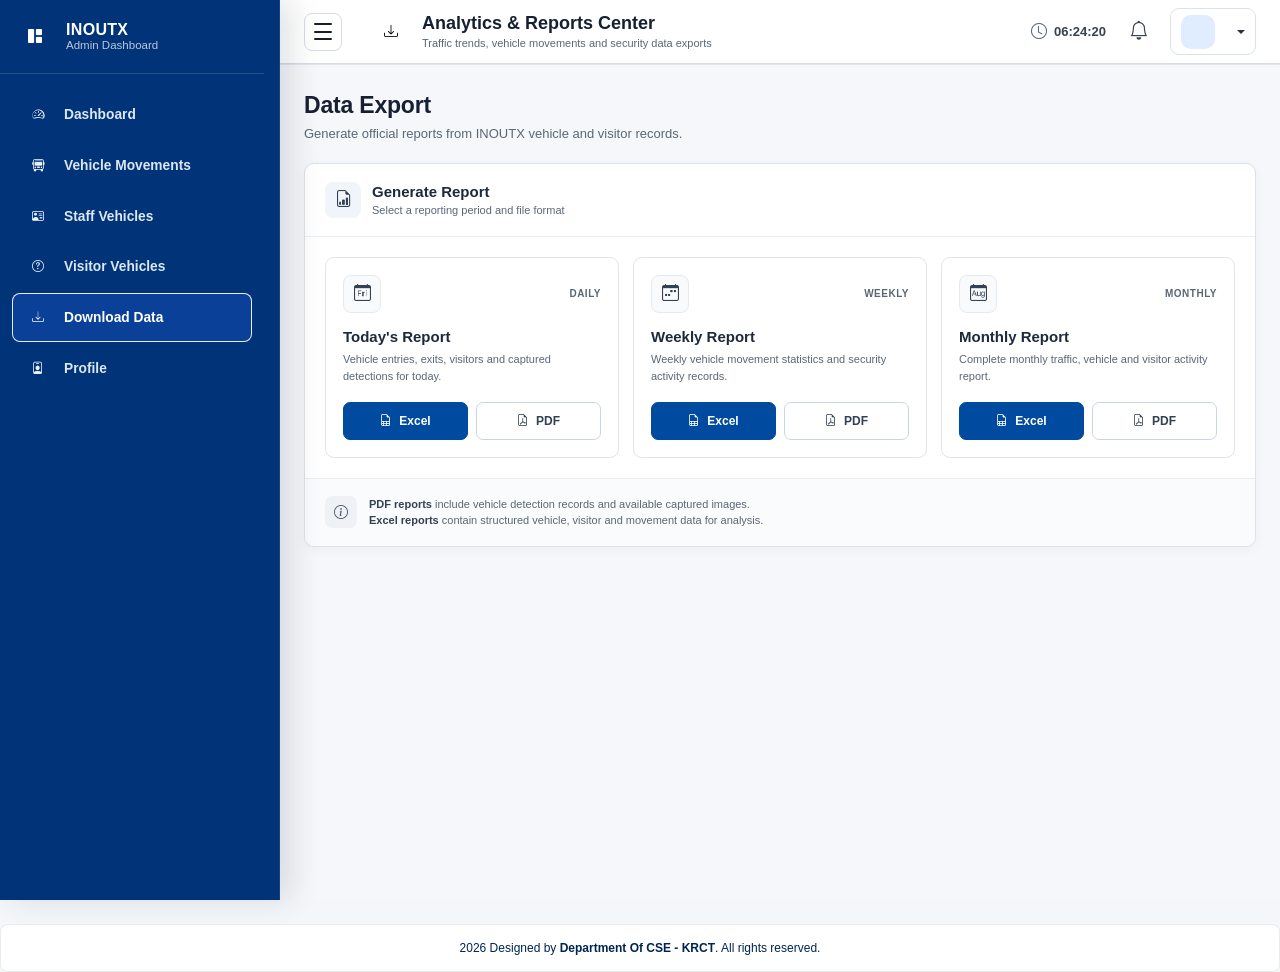
==== Frontend/html/download.html @ 4d3abd58 "Initial INOUTX project commit" ====
<!DOCTYPE html>
<html lang="en">

<head>

    <meta charset="UTF-8">

    <meta
        name="viewport"
        content="width=device-width, initial-scale=1.0">

    <meta
        name="description"
        content="INOUTX Analytics and Data Export Center">

    <title>
        Download Data | INOUTX
    </title>


    <!-- =====================================================
         FAVICON
    ====================================================== -->

    <link
        rel="icon"
        type="image/png"
        href="../assets/images/logo.PNG">


    <!-- =====================================================
         BOOTSTRAP
    ====================================================== -->

    <link
        rel="stylesheet"
        href="../assets/css/bootstrap.min.css">


    <!-- =====================================================
         BOOTSTRAP ICONS
    ====================================================== -->

    <link
        rel="stylesheet"
        href="../assets/vendors/bootstrap-icons/bootstrap-icons.css">


    <!-- =====================================================
         MAIN CSS
    ====================================================== -->

    <link
        rel="stylesheet"
        href="../assets/css/style.css">


    <style>

        /* =====================================================
           GLOBAL DOWNLOAD PAGE
        ====================================================== */

        .download-page {

            background: #f5f7fa;

            min-height: calc(100vh - 65px);

        }


        /* =====================================================
           NAVBAR PAGE TITLE
        ====================================================== */

        .admin-navbar .navbar-page-heading {

            display: flex;

            align-items: center;

            gap: 12px;

            min-width: 0;

            margin-left: 18px;

            margin-right: 18px;

        }


        .admin-navbar .navbar-page-heading .page-icon {

            flex: 0 0 auto;

            width: 38px;

            height: 38px;

            display: inline-flex;

            align-items: center;

            justify-content: center;

            border-radius: 9px;

          

            color: #000000;

        }


        .admin-navbar .navbar-page-heading h1 {

            margin: 0 !important;

            font-size: 18px;

            line-height: 1.2;

            font-weight: 700;

            color: #172033;

        }


        .admin-navbar .navbar-page-heading p {

            margin-top: 3px;

            margin-bottom: 0;

            font-size: 11px;

            line-height: 1.2;

            color: #697386;

            white-space: nowrap;

            overflow: hidden;

            text-overflow: ellipsis;

            max-width: min(480px, 40vw);

        }


        /* =====================================================
           LIVE CLOCK
        ====================================================== */

        .live-time {

            display: flex;

            align-items: center;

            gap: 7px;

            font-size: 13px;

            font-weight: 600;

            color: #374151;

            white-space: nowrap;

        }


        .live-time i {

            font-size: 16px;

            color: #5B6775;

        }


        /* =====================================================
           NOTIFICATION BUTTON
        ====================================================== */

        .notification-button {

            position: relative;

            width: 40px;

            height: 40px;

            border: 0;

            background: transparent;

            border-radius: 8px;

            display: flex;

            align-items: center;

            justify-content: center;

            color: #374151;

            font-size: 19px;

            cursor: pointer;

        }


        .notification-button:hover {

            background: #f1f5f9;

            color: #004A9F;

        }


        /* =====================================================
           NOTIFICATION BADGE
        ====================================================== */

        .notification-badge {

            position: absolute;

            top: 3px;

            right: 3px;

            min-width: 17px;

            height: 17px;

            padding: 0 4px;

            border-radius: 20px;

            background: #C62828;

            color: #ffffff;

            font-size: 10px;

            font-weight: 700;

            display: flex;

            align-items: center;

            justify-content: center;

        }


        /* =====================================================
           NOTIFICATION MENU
        ====================================================== */

        .notification-menu {

            width: 330px;

            max-width: calc(100vw - 30px);

            border: 1px solid #dfe4ea;

            border-radius: 10px;

            overflow: hidden;

            padding: 0;

            background: rgba(255, 255, 255, 0.96);

            backdrop-filter: blur(12px);

            -webkit-backdrop-filter: blur(12px);

            box-shadow:
                0 12px 30px rgba(15, 23, 42, 0.12);

        }


        .notification-header {

            padding: 13px 15px;

            border-bottom: 1px solid #e5e7eb;

            display: flex;

            align-items: center;

            justify-content: space-between;

        }


        .notification-header strong {

            display: block;

            font-size: 14px;

            color: #17202A;

        }


        .notification-header small {

            color: #6b7280;

            font-size: 11px;

        }


        .notification-empty {

            padding: 25px 15px;

            display: flex;

            align-items: center;

            gap: 12px;

            color: #6b7280;

        }


        .notification-empty i {

            font-size: 25px;

            color: #198754;

        }


        .notification-empty strong {

            display: block;

            font-size: 13px;

            color: #374151;

        }


        .notification-empty small {

            font-size: 11px;

        }


        .notification-item {

            background: rgba(255,255,255,.90);

        }


        /* =====================================================
           PROFESSIONAL PROFILE DROPDOWN
        ====================================================== */

        .profile-button {

            background: rgba(255,255,255,0.92) !important;

            border: 1px solid #dbe2ea !important;

            color: #273142 !important;

            border-radius: 9px !important;

            box-shadow: none !important;

        }


        .profile-button:hover {

            background: rgba(248,250,252,0.95) !important;

            border-color: #cbd5e1 !important;

        }


        .profile-button:focus {

            box-shadow:
                0 0 0 3px rgba(37,99,235,.10) !important;

        }


        .admin-main .dropdown-menu {

            background: rgba(255,255,255,0.82) !important;

            backdrop-filter: blur(16px);

            -webkit-backdrop-filter: blur(16px);

            border: 1px solid rgba(203,213,225,0.75) !important;

            border-radius: 10px !important;

            box-shadow:
                0 14px 35px rgba(15,23,42,0.13) !important;

            padding: 6px !important;

        }


        .admin-main .dropdown-menu .dropdown-item {

            background: transparent !important;

            color: #334155 !important;

            border-radius: 7px;

            padding: 9px 11px;

            font-size: 14px;

        }


        .admin-main .dropdown-menu .dropdown-item:hover,

        .admin-main .dropdown-menu .dropdown-item:focus {

            background: rgba(241,245,249,.75) !important;

            color: #004A9F !important;

        }


        .admin-main .dropdown-divider {

            border-color: rgba(203,213,225,.65);

        }


        /* =====================================================
           PAGE CONTENT
        ====================================================== */

        .download-content {

            padding: 28px 0 40px;

        }


        /* =====================================================
           REPORT HEADER
        ====================================================== */

        .report-header {

            display: flex;

            align-items: flex-end;

            justify-content: space-between;

            gap: 20px;

            margin-bottom: 22px;

        }


        .report-header-left h2 {

            margin: 0;

            font-size: 23px;

            font-weight: 700;

            color: #172033;

            letter-spacing: -0.2px;

        }


        .report-header-left p {

            margin: 6px 0 0;

            font-size: 13px;

            color: #5B6775;

        }


        .report-system-status {

            display: inline-flex;

            align-items: center;

            gap: 7px;

            padding: 7px 11px;

            border: 1px solid #dbe3ec;

            background: #ffffff;

            border-radius: 7px;

            color: #475569;

            font-size: 12px;

            font-weight: 600;

        }


        .status-dot {

            width: 7px;

            height: 7px;

            border-radius: 50%;

            background: #004A9F;

        }


        /* =====================================================
           EXPORT PANEL
        ====================================================== */

        .export-panel {

            background: #ffffff;

            border: 1px solid #dbe2ea;

            border-radius: 10px;

            box-shadow:
                0 3px 12px rgba(15,23,42,.04);

            overflow: hidden;

        }


        .export-panel-header {

            padding: 18px 20px;

            border-bottom: 1px solid #e8edf2;

            display: flex;

            align-items: center;

            justify-content: space-between;

            gap: 15px;

        }


        .export-panel-title {

            display: flex;

            align-items: center;

            gap: 11px;

        }


        .export-panel-icon {

            width: 36px;

            height: 36px;

            display: flex;

            align-items: center;

            justify-content: center;

            border-radius: 8px;

            background: #f1f5f9;

            color: #334155;

            font-size: 17px;

        }


        .export-panel-title h3 {

            margin: 0;

            font-size: 15px;

            font-weight: 700;

            color: #1e293b;

        }


        .export-panel-title p {

            margin: 3px 0 0;

            font-size: 11px;

            color: #5B6775;

        }


        /* =====================================================
           REPORT PERIOD GRID
        ====================================================== */

        .report-periods {

            padding: 20px;

            display: grid;

            grid-template-columns:
                repeat(3, minmax(0, 1fr));

            gap: 14px;

        }


        /* =====================================================
           REPORT CARD
        ====================================================== */

        .report-card {

            border: 1px solid #dfe5eb;

            border-radius: 9px;

            background: #ffffff;

            padding: 17px;

            transition:
                border-color .18s ease,
                box-shadow .18s ease,
                transform .18s ease;

        }


        .report-card:hover {

            border-color: #c7d2df;

            box-shadow:
                0 7px 18px rgba(15,23,42,.07);

            transform: translateY(-1px);

        }


        .report-card-top {

            display: flex;

            align-items: center;

            justify-content: space-between;

            margin-bottom: 15px;

        }


        .report-period-icon {

            width: 38px;

            height: 38px;

            display: flex;

            align-items: center;

            justify-content: center;

            border-radius: 8px;

            background: #f8fafc;

            color: #334155;

            font-size: 17px;

            border: 1px solid #e5eaf0;

        }


        .report-period-badge {

            font-size: 10px;

            font-weight: 700;

            text-transform: uppercase;

            letter-spacing: .5px;

            color: #5B6775;

        }


        .report-card h4 {

            margin: 0;

            font-size: 15px;

            font-weight: 700;

            color: #1e293b;

        }


        .report-card-description {

            margin: 5px 0 17px;

            min-height: 34px;

            font-size: 11px;

            line-height: 1.55;

            color: #5B6775;

        }


        /* =====================================================
           EXPORT BUTTONS
        ====================================================== */

        .export-actions {

            display: grid;

            grid-template-columns: 1fr 1fr;

            gap: 8px;

        }


        .export-btn {

            min-height: 38px;

            display: inline-flex;

            align-items: center;

            justify-content: center;

            gap: 7px;

            border-radius: 7px;

            font-size: 12px;

            font-weight: 600;

            transition: all .18s ease;

            cursor: pointer;

        }


        .export-btn:disabled {

            opacity: .65;

            cursor: not-allowed;

        }


        .export-btn-excel {

            background: #004A9F;

            border: 1px solid #004A9F;

            color: #ffffff;

        }


        .export-btn-excel:hover:not(:disabled) {

            background: #1e40af;

            border-color: #1e40af;

            color: #ffffff;

        }


        .export-btn-pdf {

            background: #ffffff;

            border: 1px solid #cbd5e1;

            color: #334155;

        }


        .export-btn-pdf:hover:not(:disabled) {

            background: #f8fafc;

            border-color: #94a3b8;

            color: #1e293b;

        }


        /* =====================================================
           EXPORT INFORMATION
        ====================================================== */

        .export-info {

            padding: 17px 20px;

            border-top: 1px solid #e8edf2;

            background: #fafbfc;

            display: flex;

            align-items: center;

            gap: 12px;

        }


        .export-info-icon {

            width: 32px;

            height: 32px;

            flex: 0 0 auto;

            display: flex;

            align-items: center;

            justify-content: center;

            border-radius: 7px;

            background: #eef2f7;

            color: #475569;

        }


        .export-info-text {

            font-size: 11px;

            line-height: 1.5;

            color: #5B6775;

        }


        .export-info-text strong {

            color: #334155;

        }


        /* =====================================================
           EXPORT STATUS
        ====================================================== */

        .export-status {

            display: none;

            margin: 0 20px 20px;

            padding: 10px 12px;

            border-radius: 7px;

            border: 1px solid #dbe3ec;

            background: #f8fafc;

            color: #475569;

            font-size: 12px;

        }


        .export-status.show {

            display: flex;

            align-items: center;

            gap: 8px;

        }


        .export-status.success {

            background: #f0fdf4;

            border-color: #bbf7d0;

            color: #166534;

        }


        .export-status.error {

            background: #fef2f2;

            border-color: #fecaca;

            color: #991b1b;

        }


        .export-status.loading {

            background: #eff6ff;

            border-color: #EAF2FA;

            color: #1e40af;

        }


        /* =====================================================
           REPORT FEATURES
        ====================================================== */

        .report-features {

            margin-top: 20px;

            display: grid;

            grid-template-columns:
                repeat(3, minmax(0, 1fr));

            gap: 14px;

        }


        .feature-item {

            background: #ffffff;

            border: 1px solid #dfe5eb;

            border-radius: 9px;

            padding: 16px;

            display: flex;

            align-items: flex-start;

            gap: 11px;

        }


        .feature-icon {

            width: 34px;

            height: 34px;

            flex: 0 0 auto;

            display: flex;

            align-items: center;

            justify-content: center;

            background: #f1f5f9;

            border-radius: 7px;

            color: #475569;

        }


        .feature-item strong {

            display: block;

            font-size: 12px;

            color: #1e293b;

            margin-bottom: 3px;

        }


        .feature-item span {

            display: block;

            font-size: 10px;

            line-height: 1.45;

            color: #5B6775;

        }


        /* =====================================================
           RESPONSIVE
        ====================================================== */

        @media (max-width: 992px) {

            .report-periods {

                grid-template-columns:
                    repeat(2, minmax(0, 1fr));

            }


            .report-features {

                grid-template-columns:
                    repeat(2, minmax(0, 1fr));

            }


            .admin-navbar .navbar-page-heading {

                margin-left: 12px;

                margin-right: 10px;

                gap: 9px;

            }


            .admin-navbar .navbar-page-heading p {

                display: none;

            }

        }


        @media (max-width: 576px) {

            .download-content {

                padding-top: 20px;

            }


            .report-header {

                align-items: flex-start;

                flex-direction: column;

            }


            .report-header-left h2 {

                font-size: 20px;

            }


            .report-periods {

                grid-template-columns: 1fr;

                padding: 14px;

            }


            .report-features {

                grid-template-columns: 1fr;

            }


            .export-actions {

                grid-template-columns: 1fr;

            }


            .admin-navbar .navbar-page-heading {

                margin-left: 8px;

            }


            .admin-navbar .navbar-page-heading .page-icon {

                display: none;

            }


            .admin-navbar .navbar-page-heading h1 {

                font-size: 15px;

            }


            .live-time {

                display: none;

            }


            .notification-menu {

                width: 290px;

            }

        }

    </style>

</head>


<body>


<div class="admin-shell">


    <!-- =====================================================
         SIDEBAR BACKDROP
    ====================================================== -->

    <div
        class="sidebar-backdrop"
        data-sidebar-close>
    </div>


    <!-- =====================================================
         SIDEBAR
    ====================================================== -->

    <aside
        class="admin-sidebar"
        id="adminSidebar"
        aria-label="Main navigation">


        <!-- SIDEBAR HEADER -->

        <div class="sidebar-header">

            <a
                class="brand-mark"
                href="index.html"
                aria-label="INOUTX Dashboard">

                <span class="brand-icon">

                    <i
                        class="bi bi-grid-1x2-fill"
                        aria-hidden="true">
                    </i>

                </span>


                <span class="brand-copy">

                    <span class="brand-title">
                        INOUTX
                    </span>

                    <span class="brand-subtitle">
                        Admin Dashboard
                    </span>

                </span>

            </a>

        </div>


        <!-- =================================================
             SIDEBAR NAVIGATION
        ================================================== -->

        <nav class="sidebar-nav">


            <!-- DASHBOARD -->

            <a
                class="nav-link"
                href="index.html">

                <span class="nav-icon">

                    <i
                        class="bi bi-speedometer2"
                        aria-hidden="true">
                    </i>

                </span>

                <span class="nav-text">
                    Dashboard
                </span>

            </a>


            <!-- VEHICLE MOVEMENTS -->

            <a
                class="nav-link"
                href="vehicle.html">

                <span class="nav-icon">

                    <i
                        class="bi bi-bus-front"
                        aria-hidden="true">
                    </i>

                </span>

                <span class="nav-text">
                    Vehicle Movements
                </span>

            </a>


            <!-- STAFF VEHICLES -->

            <a
                class="nav-link"
                href="staff-vehicles.html">

                <span class="nav-icon">

                    <i
                        class="bi bi-person-vcard"
                        aria-hidden="true">
                    </i>

                </span>

                <span class="nav-text">
                    Staff Vehicles
                </span>

            </a>


            <!-- VISITOR VEHICLES -->

            <a
                class="nav-link"
                href="visitor.html">

                <span class="nav-icon">

                    <i
                        class="bi bi-question-circle"
                        aria-hidden="true">
                    </i>

                </span>

                <span class="nav-text">
                    Visitor Vehicles
                </span>

            </a>


            <!-- DOWNLOAD DATA -->

            <a
                class="nav-link active"
                href="download.html"
                aria-current="page">

                <span class="nav-icon">

                    <i
                        class="bi bi-download"
                        aria-hidden="true">
                    </i>

                </span>

                <span class="nav-text">
                    Download Data
                </span>

            </a>


            <!-- PROFILE -->

            <a
                class="nav-link"
                href="profile.html">

                <span class="nav-icon">

                    <i
                        class="bi bi-person-badge"
                        aria-hidden="true">
                    </i>

                </span>

                <span class="nav-text">
                    Profile
                </span>

            </a>

        </nav>

    </aside>


    <!-- =====================================================
         MAIN
    ====================================================== -->

    <div class="admin-main">


        <!-- =================================================
             NAVBAR
        ================================================== -->

        <nav
            class="navbar admin-navbar navbar-expand bg-white">

            <div
                class="container-fluid px-3 px-lg-4">


                <!-- SIDEBAR TOGGLE -->

                <button
                    class="sidebar-toggle"
                    type="button"
                    data-sidebar-toggle
                    aria-controls="adminSidebar"
                    aria-expanded="true"
                    aria-label="Toggle sidebar">

                    <span></span>
                    <span></span>
                    <span></span>

                </button>


                <!-- PAGE TITLE -->

                <div class="page-heading-copy navbar-page-heading">

                    <span class="page-icon">

                        <i
                            class="bi bi-download"
                            aria-hidden="true">
                        </i>

                    </span>


                    <div>

                        <h1>
                            Analytics & Reports Center
                        </h1>

                        <p>
                            Traffic trends, vehicle movements and security data exports
                        </p>

                    </div>

                </div>


                <!-- NAVBAR ACTIONS -->

                <div class="navbar-actions ms-auto">


                    <!-- LIVE TIME -->

                    <div class="live-time">

                        <i
                            class="bi bi-clock"
                            aria-hidden="true">
                        </i>

                        <span id="live-time">
                            --:--:--
                        </span>

                    </div>


                    <!-- NOTIFICATIONS -->

                    <div class="dropdown">

                        <button
                            class="notification-button"
                            type="button"
                            data-bs-toggle="dropdown"
                            aria-expanded="false"
                            aria-label="Notifications">

                            <i
                                class="bi bi-bell"
                                aria-hidden="true">
                            </i>

                            <span
                                id="notification-badge"
                                class="notification-badge"
                                style="display:none;">
                                0
                            </span>

                        </button>


                        <div
                            class="dropdown-menu dropdown-menu-end notification-menu">


                            <div class="notification-header">

                                <div>

                                    <strong>
                                        Notifications
                                    </strong>

                                    <small id="notification-count">
                                        No new notifications
                                    </small>

                                </div>


                                <button
                                    type="button"
                                    id="clear-notifications"
                                    class="btn btn-sm btn-link">

                                    Clear

                                </button>

                            </div>


                            <div id="notification-list">

                                <div
                                    id="notification-empty"
                                    class="notification-empty">

                                    <i
                                        class="bi bi-check-circle"
                                        aria-hidden="true">
                                    </i>

                                    <div>

                                        <strong>
                                            No new notifications
                                        </strong>

                                        <small>
                                            You're all caught up.
                                        </small>

                                    </div>

                                </div>

                            </div>

                        </div>

                    </div>


                    <!-- ADMIN PROFILE -->

                    <div class="dropdown">

                        <button
                            class="profile-button dropdown-toggle"
                            type="button"
                            data-bs-toggle="dropdown"
                            aria-expanded="false">

                            <span
                                class="avatar-img avatar-sm profile-avatar"
                                id="currentUserInitials"></span>

                            <span class="profile-user-copy">
                                <span id="currentUserName">Loading...</span>
                                    <small id="currentUserRole"></small>
                            </span>

                        </button>


                        <ul
                            class="dropdown-menu dropdown-menu-end">

                            <li>

                                <a
                                    class="dropdown-item"
                                    href="profile.html">

                                    <i
                                        class="bi bi-person me-2">
                                    </i>

                                    Profile

                                </a>

                            </li>


                            <li>

                                <hr class="dropdown-divider">

                            </li>


                            <li>

                                <a
                                    class="dropdown-item"
                                    href="login.html">

                                    <i
                                        class="bi bi-box-arrow-right me-2">
                                    </i>

                                    Sign out

                                </a>

                            </li>

                        </ul>

                    </div>

                </div>

            </div>

        </nav>


        <!-- =====================================================
             CONTENT
        ====================================================== -->

        <main class="download-page">


            <div
                class="container-fluid px-3 px-lg-4 download-content">


                <!-- =================================================
                     HEADER
                ================================================== -->

                <div class="report-header">

                    <div class="report-header-left">

                        <h2>
                            Data Export
                        </h2>

                        <p>
                            Generate official reports from INOUTX vehicle and visitor records.
                        </p>

                    </div>

                </div>


                <!-- =================================================
                     EXPORT PANEL
                ================================================== -->

                <section
                    class="export-panel"
                    aria-label="Data export">


                    <!-- PANEL HEADER -->

                    <div class="export-panel-header">

                        <div class="export-panel-title">

                            <div class="export-panel-icon">

                                <i class="bi bi-file-earmark-bar-graph"></i>

                            </div>


                            <div>

                                <h3>
                                    Generate Report
                                </h3>

                                <p>
                                    Select a reporting period and file format
                                </p>

                            </div>

                        </div>

                    </div>


                    <!-- =================================================
                         REPORT PERIODS
                    ================================================== -->

                    <div class="report-periods">


                        <!-- TODAY -->

                        <article class="report-card">


                            <div class="report-card-top">

                                <div class="report-period-icon">

                                    <i class="bi bi-calendar-day"></i>

                                </div>

                                <span class="report-period-badge">
                                    Daily
                                </span>

                            </div>


                            <h4>
                                Today's Report
                            </h4>


                            <p class="report-card-description">
                                Vehicle entries, exits, visitors and captured detections for today.
                            </p>


                            <div class="export-actions">


                                <button
                                    type="button"
                                    class="export-btn export-btn-excel"
                                    onclick="downloadReport('today','xlsx', this)">

                                    <i class="bi bi-file-earmark-spreadsheet"></i>

                                    Excel

                                </button>


                                <button
                                    type="button"
                                    class="export-btn export-btn-pdf"
                                    onclick="downloadReport('today','pdf', this)">

                                    <i class="bi bi-file-earmark-pdf"></i>

                                    PDF

                                </button>

                            </div>

                        </article>


                        <!-- WEEKLY -->

                        <article class="report-card">


                            <div class="report-card-top">

                                <div class="report-period-icon">

                                    <i class="bi bi-calendar-week"></i>

                                </div>

                                <span class="report-period-badge">
                                    Weekly
                                </span>

                            </div>


                            <h4>
                                Weekly Report
                            </h4>


                            <p class="report-card-description">
                                Weekly vehicle movement statistics and security activity records.
                            </p>


                            <div class="export-actions">


                                <button
                                    type="button"
                                    class="export-btn export-btn-excel"
                                    onclick="downloadReport('weekly','xlsx', this)">

                                    <i class="bi bi-file-earmark-spreadsheet"></i>

                                    Excel

                                </button>


                                <button
                                    type="button"
                                    class="export-btn export-btn-pdf"
                                    onclick="downloadReport('weekly','pdf', this)">

                                    <i class="bi bi-file-earmark-pdf"></i>

                                    PDF

                                </button>

                            </div>

                        </article>


                        <!-- MONTHLY -->

                        <article class="report-card">


                            <div class="report-card-top">

                                <div class="report-period-icon">

                                    <i class="bi bi-calendar-month"></i>

                                </div>

                                <span class="report-period-badge">
                                    Monthly
                                </span>

                            </div>


                            <h4>
                                Monthly Report
                            </h4>


                            <p class="report-card-description">
                                Complete monthly traffic, vehicle and visitor activity report.
                            </p>


                            <div class="export-actions">


                                <button
                                    type="button"
                                    class="export-btn export-btn-excel"
                                    onclick="downloadReport('monthly','xlsx', this)">

                                    <i class="bi bi-file-earmark-spreadsheet"></i>

                                    Excel

                                </button>


                                <button
                                    type="button"
                                    class="export-btn export-btn-pdf"
                                    onclick="downloadReport('monthly','pdf', this)">

                                    <i class="bi bi-file-earmark-pdf"></i>

                                    PDF

                                </button>

                            </div>

                        </article>


                    </div>


                    <!-- =================================================
                         STATUS
                    ================================================== -->

                    <div
                        id="export-status"
                        class="export-status">

                        <i
                            id="export-status-icon"
                            class="bi bi-arrow-down-circle">
                        </i>

                        <span id="export-status-text">
                            Preparing report...
                        </span>

                    </div>


                    <!-- =================================================
                         INFORMATION
                    ================================================== -->

                    <div class="export-info">


                        <div class="export-info-icon">

                            <i class="bi bi-info-circle"></i>

                        </div>


                        <div class="export-info-text">

                            <strong>
                                PDF reports
                            </strong>
                            include vehicle detection records and available captured images.

                            <br>

                            <strong>
                                Excel reports
                            </strong>
                            contain structured vehicle, visitor and movement data for analysis.

                        </div>

                    </div>

                </section>


             


            </div>

        </main>

    </div>

</div>


<!-- =====================================================
     JAVASCRIPT
====================================================== -->

<script>


    /* =====================================================
       API BASE
    ====================================================== */

    const API_BASE =
        window.location.origin;


    /* =====================================================
       DOM REFERENCES
    ====================================================== */

    const exportStatus =
        document.getElementById(
            "export-status"
        );


    const exportStatusText =
        document.getElementById(
            "export-status-text"
        );


    const exportStatusIcon =
        document.getElementById(
            "export-status-icon"
        );


    /* =====================================================
       SET EXPORT STATUS
    ====================================================== */

    function setExportStatus(
        message,
        type = "loading"
    ) {

        if (
            !exportStatus ||
            !exportStatusText
        ) {

            return;

        }


        exportStatus.classList.remove(
            "loading",
            "success",
            "error"
        );


        exportStatus.classList.add(
            "show",
            type
        );


        exportStatusText.textContent =
            message;


        if (exportStatusIcon) {

            exportStatusIcon.className =
                "bi";


            if (type === "loading") {

                exportStatusIcon.classList.add(
                    "bi-arrow-repeat"
                );

            }

            else if (type === "success") {

                exportStatusIcon.classList.add(
                    "bi-check-circle"
                );

            }

            else {

                exportStatusIcon.classList.add(
                    "bi-exclamation-circle"
                );

            }

        }

    }


    /* =====================================================
       RESET BUTTON
    ====================================================== */

    function resetExportButton(
        button
    ) {

        if (!button) {

            return;

        }


        button.disabled =
            false;


        if (button.dataset.originalHtml) {

            button.innerHTML =
                button.dataset.originalHtml;

        }

    }


    /* =====================================================
       PREPARE BUTTON
    ====================================================== */

    function prepareExportButton(
        button,
        format
    ) {

        if (!button) {

            return;

        }


        if (!button.dataset.originalHtml) {

            button.dataset.originalHtml =
                button.innerHTML;

        }


        button.disabled =
            true;


        button.innerHTML = `

            <i class="bi bi-arrow-repeat"></i>

            Preparing...

        `;

    }


    /* =====================================================
       DOWNLOAD REPORT
       
       IMPORTANT:
       
       Excel:
       /api/download/today
       /api/download/weekly
       /api/download/monthly

       PDF:
       /api/download/pdf?period=today
       /api/download/pdf?period=weekly
       /api/download/pdf?period=monthly
    ====================================================== */

    async function downloadReport(
        period,
        format,
        button
    ) {


        const validPeriods = [
            "today",
            "weekly",
            "monthly"
        ];


        const validFormats = [
            "xlsx",
            "pdf"
        ];


        if (
            !validPeriods.includes(period)
        ) {

            setExportStatus(
                "Invalid report period.",
                "error"
            );

            return;

        }


        if (
            !validFormats.includes(format)
        ) {

            setExportStatus(
                "Invalid report format.",
                "error"
            );

            return;

        }


        const formatName =
            format === "xlsx"
                ? "Excel"
                : "PDF";


        const periodName =
            period.charAt(0).toUpperCase() +
            period.slice(1);


        let url;


        /* =================================================
           EXCEL ENDPOINT
        ================================================= */

        if (
            format === "xlsx"
        ) {

            url =
                `${API_BASE}/api/download/${period}`;

        }


        /* =================================================
           PDF ENDPOINT
        ================================================= */

        else {

            url =
                `${API_BASE}/api/download/pdf?period=${encodeURIComponent(period)}`;

        }


        prepareExportButton(
            button,
            format
        );


        setExportStatus(
            `Preparing ${periodName} ${formatName} report...`,
            "loading"
        );


        try {


            /*
             * Fetch the actual file first.
             *
             * This allows us to detect JSON API errors
             * instead of downloading an error response
             * as if it were a PDF/XLSX file.
             */

            const response =
                await fetch(
                    url,
                    {
                        method: "GET",

                        credentials: "include",

                        cache: "no-store"
                    }
                );


            /* =============================================
               HTTP ERROR
            ============================================== */

            if (!response.ok) {

                let errorMessage =
                    `Report generation failed. HTTP ${response.status}.`;


                try {

                    const contentType =
                        response.headers.get(
                            "content-type"
                        );


                    if (
                        contentType &&
                        contentType.includes(
                            "application/json"
                        )
                    ) {

                        const errorData =
                            await response.json();


                        if (
                            errorData &&
                            errorData.error
                        ) {

                            errorMessage =
                                errorData.error;

                        }

                    }

                }

                catch (jsonError) {

                    console.error(
                        "Error reading API error:",
                        jsonError
                    );

                }


                throw new Error(
                    errorMessage
                );

            }


            /* =============================================
               CHECK CONTENT TYPE
            ============================================== */

            const contentType =
                response.headers.get(
                    "content-type"
                ) || "";


            /*
             * If Flask accidentally returns JSON,
             * display the actual error rather than
             * saving it as a PDF/XLSX file.
             */

            if (
                contentType.includes(
                    "application/json"
                )
            ) {

                const data =
                    await response.json();


                throw new Error(
                    data.error ||
                    "The server returned an unexpected JSON response."
                );

            }


            /* =============================================
               GET FILE BLOB
            ============================================== */

            const blob =
                await response.blob();


            if (
                !blob ||
                blob.size === 0
            ) {

                throw new Error(
                    "The server returned an empty file."
                );

            }


            /* =============================================
               DETERMINE FILENAME
            ============================================== */

            let filename =
                `${periodName}_Report.${format === "xlsx" ? "xlsx" : "pdf"}`;


            const contentDisposition =
                response.headers.get(
                    "content-disposition"
                );


            if (
                contentDisposition
            ) {

                const filenameMatch =
                    contentDisposition.match(
                        /filename\*?=(?:UTF-8'')?["']?([^;"']+)["']?/i
                    );


                if (
                    filenameMatch &&
                    filenameMatch[1]
                ) {

                    filename =
                        decodeURIComponent(
                            filenameMatch[1]
                        );

                }

            }


            /* =============================================
               CREATE TEMPORARY DOWNLOAD LINK
            ============================================== */

            const blobUrl =
                window.URL.createObjectURL(
                    blob
                );


            const downloadLink =
                document.createElement(
                    "a"
                );


            downloadLink.href =
                blobUrl;


            downloadLink.download =
                filename;


            downloadLink.style.display =
                "none";


            document.body.appendChild(
                downloadLink
            );


            downloadLink.click();


            downloadLink.remove();


            /*
             * Release temporary browser URL
             * after the download has started.
             */

            setTimeout(
                function () {

                    window.URL.revokeObjectURL(
                        blobUrl
                    );

                },
                1000
            );


            /* =============================================
               SUCCESS
            ============================================== */

            setExportStatus(
                `${periodName} ${formatName} report downloaded successfully.`,
                "success"
            );


        }


        catch (error) {

            console.error(
                "Report download error:",
                error
            );


            setExportStatus(
                `Unable to download ${periodName} ${formatName} report: ${error.message}`,
                "error"
            );

        }


        finally {

            /*
             * Restore the button after download
             * processing has finished.
             */

            setTimeout(
                function () {

                    resetExportButton(
                        button
                    );

                },
                1200
            );

        }

    }


    /* =====================================================
       LIVE CLOCK
    ====================================================== */

    function updateLiveTime() {


        const clock =
            document.getElementById(
                "live-time"
            );


        if (!clock) {

            return;

        }


        const now =
            new Date();


        const hours =
            String(
                now.getHours()
            ).padStart(
                2,
                "0"
            );


        const minutes =
            String(
                now.getMinutes()
            ).padStart(
                2,
                "0"
            );


        const seconds =
            String(
                now.getSeconds()
            ).padStart(
                2,
                "0"
            );


        clock.textContent =
            `${hours}:${minutes}:${seconds}`;

    }


    updateLiveTime();


    setInterval(
        updateLiveTime,
        1000
    );


    /* =====================================================
       NOTIFICATIONS
    ====================================================== */

    let notifications = [];


    function updateNotificationUI() {


        const list =
            document.getElementById(
                "notification-list"
            );


        const badge =
            document.getElementById(
                "notification-badge"
            );


        const count =
            document.getElementById(
                "notification-count"
            );


        if (
            !list ||
            !badge ||
            !count
        ) {

            return;

        }


        if (
            notifications.length === 0
        ) {


            badge.style.display =
                "none";


            count.textContent =
                "No new notifications";


            list.innerHTML = `

                <div
                    id="notification-empty"
                    class="notification-empty">

                    <i
                        class="bi bi-check-circle"
                        aria-hidden="true">
                    </i>

                    <div>

                        <strong>
                            No new notifications
                        </strong>

                        <small>
                            You're all caught up.
                        </small>

                    </div>

                </div>

            `;


            return;

        }


        badge.textContent =
            notifications.length;


        badge.style.display =
            "flex";


        count.textContent =
            `${notifications.length} new notification${notifications.length > 1 ? "s" : ""}`;


        list.innerHTML =
            notifications
                .map(
                    notification => `

                        <div
                            class="notification-item p-3 border-bottom">

                            <strong>
                                ${escapeHtml(
                                    notification.title
                                )}
                            </strong>

                            <div
                                class="small text-muted">

                                ${escapeHtml(
                                    notification.message
                                )}

                            </div>

                            <div
                                class="small text-muted mt-1">

                                ${escapeHtml(
                                    notification.time
                                )}

                            </div>

                        </div>

                    `
                )
                .join("");

    }


    /* =====================================================
       LOAD NOTIFICATIONS
    ====================================================== */

    async function loadNotifications() {


        try {


            const response =
                await fetch(
                    API_BASE +
                    "/api/notifications",
                    {
                        method: "GET",

                        cache: "no-store",

                        credentials: "include"
                    }
                );


            if (!response.ok) {

                throw new Error(
                    "Notification API returned HTTP " +
                    response.status
                );

            }


            const data =
                await response.json();


            notifications =
                Array.isArray(data)
                    ? data.map(
                        notification => ({

                            title:
                                notification.title ||
                                "Notification",

                            message:
                                notification.message ||
                                "",

                            time:
                                notification.created_at
                                    ? new Date(
                                        notification.created_at
                                      ).toLocaleTimeString(
                                        "en-IN"
                                      )
                                    : ""

                        })
                    )
                    : [];


            updateNotificationUI();

        }


        catch (error) {

            console.error(
                "Notification loading error:",
                error
            );

        }

    }


    /* =====================================================
       CLEAR NOTIFICATIONS
    ====================================================== */

    const clearNotifications =
        document.getElementById(
            "clear-notifications"
        );


    if (clearNotifications) {


        clearNotifications.addEventListener(
            "click",
            async function () {


                try {


                    const response =
                        await fetch(
                            API_BASE +
                            "/api/notifications/clear",
                            {
                                method: "POST",

                                credentials: "include"
                            }
                        );


                    if (
                        !response.ok
                    ) {

                        throw new Error(
                            "HTTP " +
                            response.status
                        );

                    }


                    notifications =
                        [];


                    updateNotificationUI();

                }


                catch (error) {

                    console.error(
                        "Clear notification error:",
                        error
                    );

                }

            }
        );

    }


    /* =====================================================
       HTML ESCAPE
    ====================================================== */

    function escapeHtml(
        value
    ) {

        return String(value)

            .replace(
                /&/g,
                "&amp;"
            )

            .replace(
                /</g,
                "&lt;"
            )

            .replace(
                />/g,
                "&gt;"
            )

            .replace(
                /"/g,
                "&quot;"
            )

            .replace(
                /'/g,
                "&#039;"
            );

    }


    /* =====================================================
       INITIAL NOTIFICATIONS
    ====================================================== */

    loadNotifications();


    setInterval(
        loadNotifications,
        3000
    );

</script>


<!-- =====================================================
     BOOTSTRAP
====================================================== -->

<script
    src="../assets/js/bootstrap.bundle.min.js">
</script>


<!-- =====================================================
     MAIN JS
====================================================== -->

<script
    src="../assets/js/main.js">
</script>



<footer class="auth-copyright">
  2026 Designed by
  <strong>Department Of CSE - KRCT</strong>.
  All rights reserved.
</footer>
</body>

</html>
---- Frontend/assets/css/style.css ----
:root {
  --sidebar-width: 280px;
  --sidebar-mini-width: 84px;

  /* Requested INOUTX enterprise visual system */
  --primary: #003377;
  --primary-dark: #002653;
  --primary-light: #004A9F;
  --secondary-blue: #004A9F;
  --very-light-blue: #EAF2FA;
  --background: #F4F7FA;
  --surface: #FFFFFF;
  --text: #17202A;
  --text-secondary: #5B6775;
  --border: #D5DCE5;
  --border-light: #E7ECF1;
  --success: #198754;
  --warning: #F0AD00;
  --danger: #C62828;
  --info: #0D6EFD;

  --admin-bg: #F4F7FA;
  --admin-surface: #FFFFFF;
  --admin-surface-soft: #F8FAFC;
  --admin-border: #D5DCE5;
  --admin-text: #17202A;
  --admin-muted: #5B6775;
  --admin-primary: #003377;
  --admin-primary-dark: #002653;
  --admin-primary-light: #004A9F;
  --admin-success: #198754;
  --admin-warning: #F0AD00;
  --admin-danger: #C62828;
  --admin-info: #0D6EFD;

  /* Sidebar and surface */
  --admin-sidebar: #003377;
  --admin-sidebar-soft: #004A9F;
  --admin-sidebar-text: #DCE7F3;
  --admin-sidebar-text-strong: #FFFFFF;
  --admin-sidebar-muted: #B8C8DE;
  --admin-sidebar-icon-bg: #EAF2FA;
  --admin-sidebar-icon: #FFFFFF;

  --admin-shadow-sm: 0 2px 8px rgba(0, 51, 119, 0.08);
  --admin-shadow: 0 4px 14px rgba(0, 51, 119, 0.10);
  --admin-shadow-lg: 0 8px 24px rgba(0, 51, 119, 0.12);
  --admin-ring: 0 0 0 3px rgba(0, 51, 119, 0.10);

  --admin-sidebar-border: rgba(255, 255, 255, 0.14);
  --admin-sidebar-shadow: 0 14px 34px rgba(0, 51, 119, 0.12);
}

* {
  box-sizing: border-box;
}

html {
  min-height: 100%;
}

body {
  min-height: 100vh;
  margin: 0;
 
  color: var(--text);
  font-family: Arial, sans-serif;
}

body.auth-body .auth-visual {
  display: none;
}

a {
  text-decoration: none;
}

.admin-shell {
  min-height: 100vh;
  background: var(--background);
}

h1,
h2,
h3,
h4,
h5,
h6,
.label,
.form-label,
.panel-title,
.section-title,
.page-heading-copy h1,
.page-heading h1 {
  font-family: Arial, sans-serif;
  color: var(--text);
}

.document-title,
.invoice-title,
.report-title {
  font-family: "Times New Roman", serif;
}

/* =========================
   SIDEBAR
   ========================= */

.admin-sidebar {
  position: fixed;
  inset: 0 auto 0 0;
  z-index: 1040;
  width: var(--sidebar-width);

  display: flex;
  flex-direction: column;

  overflow-x: hidden;
  overflow-y: auto;
  scrollbar-gutter: stable;

  background: var(--admin-sidebar);
  color: var(--admin-sidebar-text-strong);

  border-right: 1px solid var(--admin-sidebar-border);
  box-shadow: var(--admin-sidebar-shadow);

  transform: translateX(0);

  transition:
    width 0.2s ease,
    transform 0.2s ease;
}



/* =====================================================
   GLOBAL ADMIN PROFILE DROPDOWN
   Applies to ALL pages
===================================================== */

.admin-navbar .profile-button + .dropdown-menu,
.profile-button + .dropdown-menu {
    background: var(--surface) !important;
    border: 1px solid var(--border) !important;
    border-radius: 6px;
    box-shadow: var(--admin-shadow);
    padding: 8px;
    min-width: 170px;
    overflow: hidden;
}


/* =====================================================
   DROPDOWN ITEMS
===================================================== */

.admin-navbar .profile-button + .dropdown-menu .dropdown-item,
.profile-button + .dropdown-menu .dropdown-item {

    background: transparent !important;

    color: #374151;

    border-radius: 8px;

    padding: 10px 12px;

    font-size: 14px;

    transition:
        background 0.18s ease,
        color 0.18s ease;
}


/* =====================================================
   HOVER
===================================================== */

.admin-navbar .profile-button + .dropdown-menu .dropdown-item:hover,
.profile-button + .dropdown-menu .dropdown-item:hover {

    background: var(--very-light-blue) !important;

    color: var(--primary);
}


/* =====================================================
   ICONS
===================================================== */

.admin-navbar .profile-button + .dropdown-menu .dropdown-item i,
.profile-button + .dropdown-menu .dropdown-item i {

    color: var(--text-secondary);

    transition: color 0.18s ease;
}


.admin-navbar .profile-button + .dropdown-menu .dropdown-item:hover i,
.profile-button + .dropdown-menu .dropdown-item:hover i {

    color: var(--primary);
}


/* =====================================================
   DROPDOWN DIVIDER
===================================================== */

.admin-navbar .profile-button + .dropdown-menu .dropdown-divider,
.profile-button + .dropdown-menu .dropdown-divider {

    border-color: rgba(148, 163, 184, 0.25);

    margin: 6px 4px;
}


/* =====================================================
   MOBILE
===================================================== */

@media (max-width: 576px) {

    .admin-navbar .profile-button + .dropdown-menu,
    .profile-button + .dropdown-menu {

        min-width: 155px;

        border-radius: 10px;

    }

}
/* =========================
   SIDEBAR HEADER
   ========================= */

.sidebar-header {
  padding: 1.25rem 1.1rem 1rem;
  margin-inline: 0;

  border-bottom: 1px solid var(--admin-sidebar-border);
  background: var(--primary);
}

.brand-mark {
  display: flex;
  align-items: center;
  gap: 0.75rem;

  min-width: 0;

  color: var(--admin-sidebar-text-strong);
}

.brand-mark:hover,
.brand-mark:focus {
  color: var(--admin-sidebar-text-strong);
}

.brand-icon,
.profile-avatar,
.metric-icon,
.nav-icon {
  display: inline-grid;
  place-items: center;

  flex: 0 0 auto;

  font-weight: 800;
}

.brand-icon {
  width: 42px;
  height: 42px;

  border-radius: 8px;

  background: var(--primary);

  color: var(--surface);
}

.brand-copy,
.brand-title,
.brand-subtitle,
.nav-text,
.sidebar-footer-text {
  min-width: 0;

  transition:
    opacity 0.16s ease,
    width 0.16s ease;
}

.brand-title,
.brand-subtitle {
  display: block;

  line-height: 1.2;

  white-space: nowrap;
}

.brand-title {
  font-size: 1.05rem;
  font-weight: 800;
}

.brand-subtitle {
  color: var(--admin-sidebar-muted);

  font-size: 0.78rem;
}

/* =========================
   SIDEBAR NAVIGATION
   ========================= */

.sidebar-nav {
  display: grid;
  gap: 0.3rem;

  padding: 1rem 0.9rem;
}

.sidebar-nav .nav-link {
  display: flex;
  align-items: center;
  gap: 0.75rem;

  min-height: 48px;

  padding: 0.78rem 0.9rem;

  border-radius: 6px;

  color: var(--admin-sidebar-text);

  font-family: Arial, sans-serif;
  font-size: 0.88rem;
  font-weight: 700;

  transition:
    background 0.16s ease,
    color 0.16s ease,
    transform 0.16s ease;

  white-space: nowrap;
}

.sidebar-nav .nav-link:hover,
.sidebar-nav .nav-link:focus,
.sidebar-nav .nav-link.active {
  background: var(--admin-sidebar-soft);
  color: var(--admin-sidebar-text-strong);
}

.sidebar-nav .nav-link:hover,
.sidebar-nav .nav-link:focus {
  transform: translateX(2px);
}

.sidebar-nav .nav-link.active {
  background: var(--surface);
  color: var(--primary);
  box-shadow: inset 0 0 0 1px var(--border-light);
}

/* =========================
   NAV ICON
   ========================= */

.nav-icon {
  width: 30px;
  height: 30px;

  border-radius: 8px;

  background: var(--admin-sidebar-icon-bg);
  color: var(--admin-sidebar-icon);

  font-size: 0.76rem;
}

/* =========================
   SIDEBAR FOOTER
   ========================= */

.sidebar-footer {
  display: flex;
  align-items: center;
  gap: 0.65rem;

  margin-top: auto;
  margin-inline: 1rem;

  padding: 1rem 0;

  color: var(--admin-sidebar-text);

  border-top: 1px solid var(--admin-sidebar-border);

  font-size: 0.88rem;

  white-space: nowrap;
}

/* =========================
   SIDEBAR USER
   ========================= */

.sidebar-user {
  margin: auto 1rem 1rem;

  padding: 0.85rem;

  display: grid;
  justify-items: center;
  gap: 0.22rem;

  border: 1px solid var(--admin-sidebar-border);
  border-radius: 8px;

  background: var(--admin-sidebar-soft);

  text-align: center;
}

.sidebar-user-avatar {
  border: 3px solid #53e9b9;
}

.sidebar-user strong {
  color: var(--admin-sidebar-text-strong);

  font-size: 1rem;
  line-height: 1.1;
}

.sidebar-user small {
  color: var(--admin-sidebar-muted);

  font-size: 0.84rem;
}

/* =========================
   STATUS DOT
   ========================= */

.status-dot,
.notification-dot {
  width: 9px;
  height: 9px;

  border-radius: 50%;
}

.status-dot {
  flex: 0 0 auto;

  background: #198754;
}

/* =========================
   SIDEBAR BACKDROP
   ========================= */

.sidebar-backdrop {
  position: fixed;
  inset: 0;

  z-index: 1030;

  display: none;

  background: rgba(15, 23, 42, 0.5);
}

/* =========================
   MAIN
   ========================= */

.admin-main {
  width: auto;
  min-width: 0;
  min-height: 100vh;

  margin-left: var(--sidebar-width);

  transition: margin-left 0.2s ease;
}

/* =========================
   NAVBAR
   ========================= */

.admin-navbar {
  position: sticky;
  top: 0;

  z-index: 1020;

  min-height: 72px;

  border-bottom: 1px solid var(--border);

  background: var(--surface);

  box-shadow: none;
}

.admin-navbar.bg-white {
  background-color: var(--surface) !important;

  backdrop-filter: none;
}

/* =========================
   SIDEBAR TOGGLE
   ========================= */

.sidebar-toggle {
  width: 42px;
  height: 42px;

  display: inline-grid;
  place-items: center;
  gap: 4px;

  padding: 9px;

  border: 1px solid var(--admin-border);
  border-radius: 8px;

  background: #ffffff;

  box-shadow: 0 8px 18px rgba(15, 23, 42, 0.05);

  transition:
    border-color 0.16s ease,
    background 0.16s ease,
    box-shadow 0.16s ease;
}

.sidebar-toggle:hover,
.sidebar-toggle:focus {
  border-color: #EAF2FA;

  background: #F4F7FA;

  box-shadow: var(--admin-ring);
}

.sidebar-toggle span {
  width: 18px;
  height: 2px;

  display: block;

  background: var(--admin-text);

  border-radius: 999px;
}

/* =========================
   TABLE
   ========================= */

#usersTable th {
  text-align: center;
  vertical-align: middle;

  background: var(--primary);
  color: var(--surface);
  font-family: Arial, sans-serif;
  font-weight: 700;

  white-space: nowrap;
}

#usersTable td {
  vertical-align: middle;

  padding: 16px 12px;
  border-color: var(--border);
}

#usersTable td:first-child,
#usersTable td:nth-child(2),
#usersTable td:nth-child(3) {
  text-align: left;
}

#usersTable td:nth-child(4),
#usersTable td:nth-child(5),
#usersTable td:nth-child(6) {
  text-align: center;
}

.table thead th,
.table thead td {
  background: var(--primary);
  color: var(--surface);
  font-family: Arial, sans-serif;
  border-color: var(--primary);
}

.table tbody tr {
  background: var(--surface);
}

.table tbody tr:hover {
  background: var(--very-light-blue);
}

/* =========================
   STATUS BADGE
   ========================= */

.status-badge {
  display: inline-block;

  min-width: 92px;

  padding: 6px 12px;

  border-radius: 4px;

  color: var(--surface);

  font-size: 12px;
  font-weight: 700;

  letter-spacing: 0.2px;

  text-align: center;
}

.bg-success {
  background: var(--success) !important;
}

.bg-warning {
  background: var(--warning) !important;

  color: var(--text) !important;
}

.bg-danger {
  background: var(--danger) !important;
}

.bg-secondary {
  background: var(--text-secondary) !important;
}

/* =========================
   SEARCH
   ========================= */

.search-input {
  max-width: 520px;

  border-color: var(--border);
  border-radius: 6px;

  background: var(--surface);

  min-height: 42px;

  box-shadow: none;
}

.search-input:focus {
  border-color: var(--primary);

  box-shadow: var(--admin-ring);
}

/* =========================
   NAVBAR ACTIONS
   ========================= */

.navbar-actions {
  display: flex;
  align-items: center;

  gap: 0.75rem;
}

.icon-button,
.profile-button {
  border: 1px solid var(--admin-border);

  background: #ffffff;

  color: var(--admin-text);

  box-shadow: 0 8px 18px rgba(15, 23, 42, 0.05);

  transition:
    border-color 0.16s ease,
    box-shadow 0.16s ease,
    transform 0.16s ease;
}

.icon-button:hover,
.icon-button:focus,
.profile-button:hover,
.profile-button:focus {
  border-color: #EAF2FA;

  box-shadow: var(--admin-ring);
}

.icon-button {
  position: relative;

  width: 42px;
  height: 42px;

  border-radius: 8px;

  font-weight: 800;
}

.notification-dot {
  position: absolute;

  top: 8px;
  right: 8px;

  background: var(--admin-danger);
}
/* =========================
   NOTIFICATION MENU
   ========================= */

/* =========================
   NOTIFICATION MENU
   ========================= */

.notification-menu {
  width: min(320px, calc(100vw - 2rem));

  /* WHITE BACKGROUND */
  background: #ffffff !important;
  background-color: #ffffff !important;

  border: 1px solid var(--admin-border);
  border-radius: 8px;
  box-shadow: var(--admin-shadow);

  color: #1f2937;
}

.notification-menu .dropdown-item {
  display: grid;
  gap: 0.2rem;
  padding-block: 0.7rem;

  background: #ffffff !important;
  color: #1f2937;
}

.notification-menu .dropdown-item:hover {
  background: #f8f9fa !important;
}

.notification-title {
  font-weight: 700;
  color: #111827;
}

.notification-time {
  color: var(--admin-muted);
  font-size: 0.82rem;
}

.notification-menu .dropdown-item {
  display: grid;

  gap: 0.2rem;

  padding-block: 0.7rem;
}

.notification-title {
  font-weight: 700;
}

.notification-time {
  color: var(--admin-muted);

  font-size: 0.82rem;
}
/* =========================
   PROFILE BUTTON
   ========================= */

.profile-button {
  display: flex;
  align-items: center;

  gap: 0.55rem;

  min-height: 42px;

  padding: 0.35rem 0.65rem;

  border-radius: 8px;

  font-weight: 700;
}

.profile-avatar {
  width: 30px;
  height: 30px;

  border-radius: 8px;

  background: #e0ecff;

  color: var(--admin-primary-dark);

  font-size: 0.76rem;
}

/* =========================
   AVATARS
   ========================= */

.avatar-img {
  display: block;

  flex: 0 0 auto;

  object-fit: cover;

  object-position: center;
}

.avatar-sm {
  width: 34px;
  height: 34px;

  border-radius: 10px;
}

.avatar-md {
  width: 56px;
  height: 56px;

  border-radius: 50%;
}

.avatar-xl {
  width: 78px;
  height: 78px;

  border-radius: 50%;
}

.profile-button .avatar-sm {
  border: 2px solid #52e7b8;

  box-shadow:
    0 0 0 2px rgba(15, 23, 42, 0.08);
}

.profile-user-copy {
  display: inline-flex;
  flex-direction: column;
  align-items: flex-start;
  line-height: 1.15;
}

.profile-user-copy small {
  color: var(--admin-muted);
  font-size: 0.7rem;
  font-weight: 600;
  text-transform: lowercase;
}

/* =========================
   DASHBOARD
   ========================= */

.dashboard-content {
  min-height: calc(100vh - 132px);
}

.dashboard-content > .container-fluid {
  padding-top: 1.75rem !important;
  padding-bottom: 1.75rem !important;
}

footer {
  text-align: center;
}

.page-heading,
.panel-header,
.metric-top {
  display: flex;

  align-items: center;
  justify-content: space-between;

  gap: 1rem;
}

.page-heading {
  margin-bottom: 1.35rem;
}

.page-heading h1 {
  font-weight: 800;

  letter-spacing: 0;
}

.eyebrow {
  color: var(--admin-primary);

  font-size: 0.78rem;

  font-weight: 800;

  text-transform: uppercase;
}

.heading-actions {
  display: flex;

  flex-wrap: wrap;

  justify-content: flex-end;

  gap: 0.65rem;
}

/* =========================
   BUTTONS
   ========================= */

.btn {
  border-radius: 5px;

  font-family: Arial, sans-serif;
  font-weight: 700;
  min-height: 38px;
  padding: 0.5rem 1rem;

  box-shadow: none;

  transition:
    background-color 0.15s ease,
    border-color 0.15s ease,
    box-shadow 0.15s ease,
    color 0.15s ease;
}

.btn:hover,
.btn:focus {
  transform: none;
}

.btn-primary {
  border-color: var(--primary);
  background: var(--primary);
  color: var(--surface);
}

.btn-primary:hover,
.btn-primary:focus {
  border-color: var(--primary-light);
  background: var(--primary-light);
  color: var(--surface);
}

.btn-outline-secondary,
.btn-secondary {
  border-color: var(--primary);
  background: var(--surface);
  color: var(--primary);
}

.btn-outline-secondary:hover,
.btn-secondary:hover {
  background: var(--primary);
  color: var(--surface);
}

.btn-danger {
  background: var(--danger);
  border-color: var(--danger);
}

.btn-success {
  background: var(--success);
  border-color: var(--success);
}

.btn-warning {
  background: var(--warning);
  border-color: var(--warning);
  color: var(--text);
}

/* =========================
   CARDS / PANELS
   ========================= */

.metric-card,
.panel {
  border: 1px solid var(--admin-border);

  border-radius: 8px;

  background: var(--admin-surface);

  box-shadow: var(--admin-shadow);
}

.metric-card {
  position: relative;

  min-height: 164px;

  padding: 1.35rem;

  overflow: hidden;

  transition:
    border-color 0.18s ease,
    box-shadow 0.18s ease,
    transform 0.18s ease;
}

.metric-card::before {
  content: "";

  position: absolute;

  inset: 0 auto 0 0;

  width: 4px;

  background: var(
    --metric-color,
    var(--admin-primary)
  );
}

.metric-card:hover {
  border-color: #D5DCE5;

  box-shadow: var(--admin-shadow-lg);

  transform: translateY(-3px);
}

.metric-primary {
  --metric-color: var(--admin-primary);
}

.metric-success {
  --metric-color: var(--admin-success);
}

.metric-warning {
  --metric-color: var(--admin-warning);
}

.metric-danger {
  --metric-color: var(--admin-danger);
}

.metric-label {
  color: var(--admin-muted);

  font-size: 0.78rem;

  font-weight: 800;

  text-transform: uppercase;
}

.metric-icon {
  width: 42px;
  height: 42px;

  border-radius: 8px;

  background: #EAF2FA;

  color: var(--metric-color, var(--admin-primary));

  box-shadow:
    inset 0 0 0 1px rgba(255, 255, 255, 0.7);
}

.metric-success .metric-icon {
  background: #EAF2FA;
}

.metric-warning .metric-icon {
  background: #fff4df;
}

.metric-danger .metric-icon {
  background: #EAF2FA;
}

.metric-value {
  margin-top: 1rem;

  color: var(--admin-text);

  font-size: 2.18rem;

  font-weight: 800;

  line-height: 1;
}

.metric-meta {
  display: flex;

  flex-wrap: wrap;

  gap: 0.35rem;

  margin-top: 0.9rem;

  color: var(--admin-muted);

  font-size: 0.9rem;

  font-weight: 700;
}

.panel {
  padding: 1.35rem;

  transition:
    border-color 0.18s ease,
    box-shadow 0.18s ease;
}

.panel:hover {
  border-color: #D5DCE5;

  box-shadow: var(--admin-shadow-lg);
}

.panel-header {
  margin-bottom: 1.25rem;
}

.panel-header p {
  font-size: 0.92rem;
}

/* =========================
   CHART
   ========================= */

.chart-bars {
  height: 292px;

  display: grid;

  grid-template-columns:
    repeat(6, minmax(38px, 1fr));

  align-items: end;

  gap: 1rem;

  padding: 1.2rem 0.4rem 0;

  border-radius: 8px;

  background:
    linear-gradient(
      180deg,
      #f8fafc 0%,
      #ffffff 100%
    );
}

.chart-column {
  height: 100%;

  display: grid;

  grid-template-rows: 1fr auto;

  align-items: end;

  gap: 0.6rem;

  color: var(--admin-muted);

  font-size: 0.84rem;

  font-weight: 700;

  text-align: center;
}

.chart-column span {
  width: 100%;

  height: var(--bar-size);

  min-height: 28px;

  display: block;

  border-radius: 8px 8px 3px 3px;

  background:
    linear-gradient(
      180deg,
      var(--admin-primary),
      var(--admin-success)
    );

  box-shadow:
    0 10px 20px rgba(37, 99, 235, 0.18);
}

.bar-42 {
  --bar-size: 42%;
}

.bar-58 {
  --bar-size: 58%;
}

.bar-51 {
  --bar-size: 51%;
}

.bar-72 {
  --bar-size: 72%;
}

.bar-66 {
  --bar-size: 66%;
}

.bar-83 {
  --bar-size: 83%;
}

/* =========================
   ACTIVITY
   ========================= */

.activity-list {
  display: grid;

  gap: 1.1rem;
}

.activity-item {
  display: grid;

  grid-template-columns: auto 1fr;

  gap: 0.85rem;

  padding-bottom: 1.1rem;

  border-bottom:
    1px solid var(--admin-border);
}

.activity-item:last-child {
  padding-bottom: 0;

  border-bottom: 0;
}

.activity-dot {
  width: 12px;
  height: 12px;

  margin-top: 0.45rem;

  border-radius: 50%;

  box-shadow:
    0 0 0 5px rgba(37, 99, 235, 0.08);
}

/* =========================
   TABLE
   ========================= */

.table {
  --bs-table-bg: transparent;
}

.table thead th {
  color: var(--admin-muted);

  font-size: 0.78rem;

  text-transform: uppercase;

  white-space: nowrap;
}

.table tbody td {
  min-width: 120px;

  padding-top: 1rem;
  padding-bottom: 1rem;
}

.table tbody tr {
  transition: background 0.16s ease;
}

.table tbody tr:hover {
  background: #F4F7FA;
}

.badge {
  border-radius: 8px;

  padding: 0.45rem 0.65rem;
}

.table-search {
  width: min(260px, 100%);

  border-color: var(--admin-border);

  border-radius: 8px;
}

/* =========================
   MEDIA
   ========================= */

.table-media {
  display: flex;

  align-items: center;

  gap: 0.7rem;
}

.product-thumb {
  width: 42px;
  height: 42px;

  border-radius: 8px;

  object-fit: cover;

  flex: 0 0 auto;

  border: 1px solid var(--admin-border);
}

/* =========================
   PROFILE
   ========================= */

.profile-avatar-lg {
  width: 92px;
  height: 92px;

  border-radius: 8px;

  font-size: 1.5rem;
}

.profile-hero {
  display: grid;

  justify-items: center;
}

.profile-card {
  overflow: hidden;
}

.profile-cover {
  margin:
    -1.35rem
    -1.35rem
    0.9rem;

  height: 96px;

  border-bottom:
    1px solid var(--admin-border);
}

.profile-cover img {
  width: 100%;
  height: 100%;

  display: block;

  object-fit: cover;

  object-position: center;
}

.profile-photo {
  margin-top: -44px;

  border:
    4px solid var(--admin-surface);

  box-shadow: var(--admin-shadow-sm);
}

/* =========================
   INFO / SETTINGS
   ========================= */

.info-list,
.settings-list,
.legend-list {
  display: grid;

  gap: 0.85rem;
}

.info-list div,
.mini-card,
.settings-row,
.legend-list div {
  border:
    1px solid var(--admin-border);

  border-radius: 8px;

  background: var(--admin-surface-soft);
}

.info-list div,
.legend-list div {
  display: flex;

  align-items: center;

  justify-content: space-between;

  gap: 1rem;

  padding: 0.85rem;
}

.info-list span,
.mini-card span,
.settings-row small {
  color: var(--admin-muted);

  font-size: 0.84rem;
}

.info-list strong,
.mini-card strong {
  text-align: right;
}

.mini-card {
  display: grid;

  gap: 0.35rem;

  min-height: 104px;

  align-content: center;

  padding: 1rem;
}

.mini-card strong {
  color: var(--admin-text);

  font-size: 1.05rem;
}

.settings-row {
  display: flex;

  align-items: center;

  justify-content: space-between;

  gap: 1rem;

  padding: 1rem;

  cursor: pointer;
}

.settings-row span {
  display: grid;

  gap: 0.2rem;
}

/* =========================
   DONUT
   ========================= */

.donut-chart {
  width: 190px;
  height: 190px;

  display: grid;

  place-items: center;

  border-radius: 50%;

  background:
    conic-gradient(
      var(--admin-primary) 0 42%,
      var(--admin-success) 42% 68%,
      var(--admin-warning) 68% 86%,
      var(--admin-danger) 86% 100%
    );

  box-shadow: var(--admin-shadow-sm);
}

.donut-chart span {
  width: 112px;
  height: 112px;

  display: grid;

  place-items: center;

  border-radius: 50%;

  background: #ffffff;

  color: var(--admin-text);

  font-size: 1.65rem;

  font-weight: 800;
}

/* =========================
   LEGEND
   ========================= */

.legend-list div {
  padding: 0.75rem 0.85rem;
}

.legend-dot {
  width: 10px;
  height: 10px;

  flex: 0 0 auto;

  border-radius: 50%;
}

.legend-list strong {
  margin-left: auto;
}

/* =========================
   PROGRESS
   ========================= */

.progress {
  height: 1.15rem;

  border-radius: 8px;

  background: #EAF2FA;
}

.progress-bar {
  border-radius: 8px;

  font-size: 0.75rem;

  font-weight: 800;
}

.progress-42 {
  width: 42%;
}

.progress-58 {
  width: 58%;
}

.progress-72 {
  width: 72%;
}

/* =========================
   BLANK STATE
   ========================= */

.blank-panel {
  min-height: 440px;

  display: grid;

  place-items: center;

  text-align: center;
}

.blank-state {
  max-width: 440px;

  display: grid;

  justify-items: center;
}

.blank-visual {
  width: 88px;
  height: 88px;

  object-fit: contain;

  margin-bottom: 0.9rem;
}

/* =========================
   AUTH
   ========================= */

.auth-body {
  min-height: 100vh;

  background: var(--background);
}

.auth-page,
.error-page {
  min-height: 100vh;

  display: grid;

  place-items: center;

  padding: 1.5rem;
}

.auth-card,
.error-card {
  width: min(100%, 460px);

  border: 1px solid var(--border);

  border-radius: 8px;

  background: var(--surface);

  box-shadow: var(--admin-shadow);
}

.auth-card {
  padding: 1.5rem;
}

.auth-visual {
  margin-bottom: 1rem;

  height: 96px;

  border: 1px solid var(--border);

  border-radius: 8px;

  overflow: hidden;
}

.auth-visual img {
  width: 100%;
  height: 100%;

  display: block;

  object-fit: cover;

  object-position: center;
}

.error-card {
  padding: 2rem;

  text-align: center;
}

.error-illustration {
  width: min(260px, 100%);

  max-height: 132px;

  object-fit: contain;

  margin: 0 auto 0.55rem;
}

.auth-brand {
  display: flex;

  align-items: center;

  gap: 0.75rem;

  margin-bottom: 1.5rem;

  color: var(--text);
}

.auth-brand:hover,
.auth-brand:focus {
  color: var(--text);
}

.auth-brand span:last-child {
  display: grid;

  line-height: 1.2;
}

.auth-brand small,
.auth-footer {
  color: var(--text-secondary);
}

.auth-footer {
  margin-top: 1.2rem;

  text-align: center;

  font-size: 0.92rem;
}

/* Shared default footer styling for non-authenticated / application pages */
.auth-copyright {
  margin-top: 24px;
  padding: 14px 18px;
  background: #FFFFFF;
  border: 1px solid #E7ECF1;
  border-radius: 8px;
  text-align: center;
  color: #002451;
  font-size: 12px;
  font-weight: 500;
  line-height: 1.5;
}

.auth-copyright strong {
  color: #002451;
  font-weight: 800;
}

/* Login page footer styling only */
body.login-page .auth-copyright {
  margin-top: 18px;
  padding: 14px 18px;
  background: #FFD600;
  border: 1px solid #E6C200;
  border-radius: 8px;
  text-align: center;
  color: #002451;
  font-size: 11px;
  font-weight: 500;
  line-height: 1.5;
}

body.login-page .auth-copyright strong {
  color: #002451;
  font-weight: 800;
}

/* Register page footer styling only */
body.register-page .auth-copyright {
  margin-top: 18px;
  padding: 14px 18px;
  background: #FFD600;
  border: 1px solid #E6C200;
  border-radius: 8px;
  text-align: center;
  color: #002451;
  font-size: 11px;
  font-weight: 500;
  line-height: 1.5;
}

body.register-page .auth-copyright strong {
  color: #002451;
  font-weight: 800;
}

.error-code {
  color: var(--primary);

  font-size: clamp(5rem, 18vw, 8rem);

  font-weight: 800;

  line-height: 1;
}

/* Logo image styling for the project wordmark */
.portal-logo {
  width: 48px;
  height: 48px;
  padding: 0;
  background: transparent;
  border-radius: 0;
  display: flex;
  align-items: center;
  justify-content: center;
}

.portal-logo-image {
  width: 48px;
  height: 48px;
  object-fit: contain;
  display: block;
}

.auth-brand .brand-icon {
  width: 48px;
  height: 48px;
  display: flex;
  align-items: center;
  justify-content: center;
}

.auth-brand-logo {
  width: 48px;
  height: 48px;
  object-fit: contain;
  display: block;
}

/* =========================
   FOOTER
   ========================= */

.admin-footer {
  padding: 1.1rem 0 1.35rem;

  color: var(--admin-muted);

  font-size: 0.9rem;
}

.admin-footer .container-fluid {
  display: flex;

  align-items: center;

  justify-content: space-between;

  gap: 1rem;
}

/* =========================
   DESKTOP SIDEBAR MINI
   ========================= */

@media (min-width: 992px) {

  body.sidebar-mini .admin-sidebar {
    width: var(--sidebar-mini-width);
  }

  body.sidebar-mini .admin-main {
    margin-left: var(--sidebar-mini-width);
  }

  body.sidebar-mini .brand-copy,
  body.sidebar-mini .nav-text,
  body.sidebar-mini .sidebar-footer-text {
    width: 0;

    opacity: 0;

    overflow: hidden;
  }

  body.sidebar-mini .sidebar-header,
  body.sidebar-mini .sidebar-footer {
    margin-inline: 1rem;

    padding-inline: 0;
  }

  body.sidebar-mini .sidebar-nav .nav-link {
    justify-content: center;

    padding-inline: 0.65rem;
  }

  body.sidebar-mini .sidebar-nav .nav-link:hover,
  body.sidebar-mini .sidebar-nav .nav-link:focus {
    transform: none;
  }
}

/* =========================
   MOBILE SIDEBAR
   ========================= */

@media (max-width: 991.98px) {

  .admin-sidebar {
    width:
      min(
        var(--sidebar-width),
        calc(100vw - 48px)
      );

    transform: translateX(-100%);
  }

  .admin-main {
    margin-left: 0;
  }

  body.sidebar-open {
    overflow: hidden;
  }

  body.sidebar-open .admin-sidebar {
    transform: translateX(0);
  }

  body.sidebar-open .sidebar-backdrop {
    display: block;
  }
}

/* =========================
   SMALL SCREENS
   ========================= */

@media (max-width: 575.98px) {

  .page-heading,
  .panel-header {
    align-items: flex-start;

    flex-direction: column;
  }

  .heading-actions {
    width: 100%;

    justify-content: stretch;
  }

  .heading-actions .btn {
    flex: 1 1 0;
  }

  .chart-bars {
    height: 220px;

    gap: 0.6rem;

    padding-inline: 0.25rem;
  }

  .metric-value {
    font-size: 1.85rem;
  }

  .metric-card,
  .panel {
    padding: 1.1rem;
  }

  .admin-footer .container-fluid {
    align-items: flex-start;

    flex-direction: column;
  }
}

/* =========================
   TABLET
   ========================= */

@media (max-width: 991.98px) {

  .dashboard-content > .container-fluid {
    padding-top: 1.25rem !important;

    padding-bottom: 1.25rem !important;
  }

  .admin-sidebar {
    box-shadow:
      18px 0 48px rgba(0, 0, 0, 0.28);
  }
}

/* =========================
   MOBILE PANELS
   ========================= */

@media (max-width: 767.98px) {

  .panel-header {
    align-items: flex-start;
  }

  .panel-header > .d-flex {
    width: 100%;
  }

  .table-search {
    width: 100%;
  }

  .auth-page,
  .error-page {
    padding: 1rem;
  }

  .auth-card,
  .error-card {
    padding: 1.15rem;
  }
}

/* =========================
   VERY SMALL MOBILE
   ========================= */

@media (max-width: 420px) {

  .heading-actions {
    width: 100%;
  }

  .heading-actions .btn {
    width: 100%;
  }

  .metric-card {
    min-height: 146px;
  }

  .profile-avatar-lg {
    width: 76px;
    height: 76px;
  }
}

/* =========================
   MOBILE AVATARS
   ========================= */

@media (max-width: 575.98px) {

  .avatar-sm {
    width: 32px;
    height: 32px;

    border-radius: 8px;
  }

  .avatar-xl {
    width: 70px;
    height: 70px;
  }

  .profile-cover {
    height: 82px;

    margin-bottom: 0.75rem;
  }

  .profile-photo {
    margin-top: -38px;
  }

  .auth-visual {
    height: 82px;
  }

  .product-thumb {
    width: 36px;
    height: 36px;
  }
}

/* =========================
   REDUCED MOTION
   ========================= */

@media (prefers-reduced-motion: reduce) {

  .sidebar-nav .nav-link,
  .sidebar-toggle,
  .icon-button,
  .profile-button,
  .btn,
  .metric-card,
  .panel,
  .table tbody tr {
    transition: none;
  }

  .sidebar-nav .nav-link:hover,
  .sidebar-nav .nav-link:focus,
  .btn:hover,
  .btn:focus,
  .metric-card:hover {
    transform: none;
  }
}

/* =========================
   RESPONSIVE APPLICATION LAYER
   ========================= */

html,
body,
#root {
  max-width: 100%;
  overflow-x: clip;
}

img,
svg,
video,
canvas {
  max-width: 100%;
}

.admin-main,
.admin-navbar .container-fluid,
.dashboard-content,
.dashboard-content > .container-fluid,
.visitor-content,
.visitor-content > .container-fluid,
.download-content,
.profile-page {
  min-width: 0;
  max-width: 100%;
}

.admin-navbar .container-fluid {
  display: flex;
  align-items: center;
  gap: .75rem;
}

.admin-navbar .page-heading-copy,
.admin-navbar .navbar-page-heading,
.admin-navbar .navbar-page-title {
  flex: 1 1 auto;
  min-width: 0;
}

.admin-navbar .navbar-actions {
  flex: 0 1 auto;
  min-width: 0;
}

.admin-navbar .navbar-page-heading h1,
.admin-navbar .navbar-page-heading p,
.admin-navbar .navbar-page-title,
.admin-navbar .navbar-page-subtitle {
  overflow-wrap: anywhere;
}

.table-responsive,
.visitor-table-wrapper {
  max-width: 100%;
  overflow-x: auto;
  overflow-y: hidden;
  -webkit-overflow-scrolling: touch;
  overscroll-behavior-inline: contain;
}

.table-responsive > .table,
.visitor-table-wrapper > .table {
  margin-bottom: 0;
}

.table th,
.table td {
  max-width: none;
  word-break: normal;
  overflow-wrap: normal;
}

.status-badge,
.badge {
  max-width: 100%;
  white-space: nowrap;
  word-break: normal;
  overflow-wrap: normal;
}

.form-control,
.form-select,
textarea {
  width: 100%;
  max-width: 100%;
}

.modal-dialog {
  width: auto;
  max-width: calc(100% - 2rem);
  margin-inline: auto;
}

.modal-content {
  max-width: 100%;
}

.modal-body {
  overflow-wrap: anywhere;
}

.camera-container,
.visitor-camera-container {
  max-width: 100%;
}

@media (min-width: 992px) and (max-width: 1199.98px) {
  :root {
    --sidebar-width: 240px;
  }

  .sidebar-nav .nav-link {
    padding-inline: .65rem;
    font-size: .8rem;
  }

  .brand-subtitle {
    font-size: .66rem;
  }

  .admin-navbar .navbar-actions {
    gap: .4rem;
  }

  .profile-user-copy {
    max-width: 120px;
  }
}

@media (max-width: 991.98px) {
  .admin-navbar .container-fluid {
    min-height: 64px;
  }

  .admin-navbar .navbar-page-heading,
  .admin-navbar .navbar-page-title {
    margin-inline: 0;
  }

  .admin-navbar .navbar-page-heading p,
  .admin-navbar .navbar-page-subtitle {
    display: none;
  }

  .admin-navbar .navbar-actions {
    gap: .35rem;
  }

  .live-time {
    font-size: .78rem;
  }

  .camera-container,
  .visitor-camera-container {
    height: clamp(240px, 48vw, 400px);
    min-height: 0;
  }

  .visitor-camera-container img {
    height: 100%;
  }

  .vehicle-summary-cards,
  .report-periods,
  .report-features {
    grid-template-columns: repeat(2, minmax(0, 1fr));
  }

  .vehicle-top-actions,
  .staff-top-controls,
  .visitor-toolbar {
    flex-wrap: wrap;
  }

  .vehicle-top-actions .register-bus-btn,
  .staff-top-controls .register-staff-btn,
  .visitor-toolbar .register-visitor-btn {
    min-width: 0;
  }
}

@media (max-width: 767.98px) {
  .admin-navbar .container-fluid {
    gap: .4rem;
    padding-inline: .75rem !important;
  }

  .admin-navbar .navbar-page-heading h1,
  .admin-navbar .navbar-page-title {
    font-size: 1rem;
    line-height: 1.2;
  }

  .admin-navbar .navbar-actions {
    margin-left: auto;
  }

  .live-time {
    display: none;
  }

  .profile-user-copy {
    display: none;
  }

  .profile-button {
    padding: .25rem;
    min-width: 40px;
    justify-content: center;
  }

  .notification-button,
  .icon-button,
  .sidebar-toggle,
  .profile-button {
    min-height: 40px;
  }

  .vehicle-top-actions,
  .staff-top-controls,
  .visitor-toolbar {
    flex-direction: column;
    align-items: stretch;
    gap: .65rem;
  }

  .vehicle-top-actions > *,
  .staff-top-controls > *,
  .visitor-toolbar > * {
    width: 100%;
  }

  .vehicle-top-actions .register-bus-btn,
  .staff-top-controls .register-staff-btn,
  .visitor-toolbar .register-visitor-btn {
    width: 100%;
  }

  .vehicle-summary-cards,
  .report-periods,
  .report-features {
    grid-template-columns: 1fr;
  }

  .export-actions {
    grid-template-columns: 1fr;
  }

  .profile-form-actions {
    align-items: stretch;
    flex-direction: column;
  }

  .profile-save-btn,
  .profile-reset-btn {
    width: 100%;
  }

  .modal-dialog {
    max-width: calc(100% - 1rem);
    margin: .5rem auto;
  }

  .modal-dialog.modal-lg,
  .modal-dialog.modal-xl {
    --bs-modal-width: 100%;
  }

  .modal-body {
    max-height: calc(100vh - 170px);
    overflow-y: auto;
  }

  .visitor-form-container {
    padding: .5rem;
  }
}

@media (max-width: 575.98px) {
  .admin-navbar .container-fluid {
    padding-inline: .5rem !important;
  }

  .admin-navbar .navbar-page-heading h1,
  .admin-navbar .navbar-page-title {
    font-size: .92rem;
  }

  .admin-navbar .page-icon,
  .admin-navbar .navbar-page-icon {
    display: none;
  }

  .dashboard-content > .container-fluid,
  .visitor-content > .container-fluid,
  .download-content,
  .profile-page {
    padding-inline: .75rem !important;
  }

  .panel,
  .metric-card {
    padding: .9rem;
  }

  .panel-header {
    gap: .65rem;
  }

  .panel-header h2,
  .section-title {
    font-size: .95rem;
  }

  .metric-value {
    font-size: clamp(1.65rem, 8vw, 2rem);
  }

  .metric-meta {
    font-size: .78rem;
  }

  .camera-container,
  .visitor-camera-container {
    height: min(72vw, 300px);
  }

  .auth-page,
  .error-page {
    padding-inline: .75rem;
  }

  .auth-card,
  .error-card {
    width: 100%;
  }

  .auth-copyright {
    margin-inline: .75rem;
    font-size: .7rem;
  }

  .export-info {
    align-items: flex-start;
  }
}

@media (max-width: 420px) {
  .admin-navbar .navbar-actions {
    gap: .15rem;
  }

  .notification-button,
  .icon-button,
  .sidebar-toggle,
  .profile-button {
    width: 38px;
    min-width: 38px;
    height: 38px;
  }

  .sidebar-toggle {
    padding-inline: .5rem;
  }

  .page-heading,
  .panel-header {
    align-items: stretch;
  }

  .heading-actions .btn,
  .btn {
    max-width: 100%;
    white-space: normal;
  }

  .camera-container,
  .visitor-camera-container {
    height: 240px;
  }
}

/* =========================================================
   INOUTX ENTERPRISE APPLICATION LAYER
   Shared visual rules for authenticated college operations pages.
========================================================= */

body {
  background: var(--admin-bg);
  color: var(--admin-text);
  font-family: Arial, sans-serif;
  font-size: 14px;
}

.admin-sidebar {
  background: var(--admin-sidebar);
  border-right: 1px solid rgba(255, 255, 255, .08);
  box-shadow: 12px 0 28px rgba(15, 23, 42, .12);
}

.sidebar-header {
  padding: 1.1rem 1rem;
}

.brand-icon {
  width: 38px;
  height: 38px;
  background: var(--admin-primary);
  border-radius: 8px;
}

.brand-title {
  font-size: 1rem;
  letter-spacing: .02em;
}

.brand-subtitle {
  font-size: .72rem;
}

.sidebar-nav {
  gap: 2px;
  padding: 1rem .75rem;
}

.sidebar-nav .nav-link {
  min-height: 42px;
  padding: .65rem .75rem;
  border-radius: 8px;
  color: var(--admin-sidebar-text);
  font-size: .86rem;
  font-weight: 600;
}

.sidebar-nav .nav-link:hover,
.sidebar-nav .nav-link:focus {
  background: rgba(255, 255, 255, .06);
  color: var(--admin-sidebar-text-strong);
  transform: none;
}

.sidebar-nav .nav-link.active {
  background: rgba(37, 99, 235, .28);
  color: #fff;
}

.nav-icon {
  width: 28px;
  height: 28px;
  border-radius: 7px;
  background: transparent;
  color: #EAF2FA;
}

.admin-navbar,
.admin-navbar.bg-white {
  min-height: 64px;
  background: var(--admin-surface) !important;
  box-shadow: 0 1px 0 rgba(219, 228, 239, .9);
  backdrop-filter: none;
}

.sidebar-toggle,
.icon-button,
.profile-button {
  box-shadow: none;
}

.sidebar-toggle {
  width: 38px;
  height: 38px;
}

.page-heading-copy h1,
.page-heading h1 {
  color: var(--admin-text);
  font-size: 1.35rem;
  font-weight: 700;
}

.page-heading-copy p,
.page-heading p {
  color: var(--admin-muted) !important;
  font-size: .82rem;
}

.page-icon {
  color: var(--admin-primary);
}

.dashboard-content > .container-fluid {
  padding-top: 1.35rem !important;
  padding-bottom: 1.35rem !important;
}

.metric-card,
.panel {
  border-radius: 10px;
  box-shadow: 0 2px 8px rgba(15, 23, 42, .045);
}

.metric-card {
  min-height: 140px;
  padding: 1.1rem;
}

.metric-card:hover,
.panel:hover {
  border-color: var(--admin-border);
  box-shadow: 0 4px 12px rgba(15, 23, 42, .06);
  transform: none;
}

.metric-value {
  margin-top: .75rem;
  font-size: 1.8rem;
}

.metric-label {
  font-size: .72rem;
}

.panel {
  padding: 1.1rem;
}

.panel-header {
  margin-bottom: .9rem;
}

.panel-header h2,
.section-title {
  font-size: 1rem;
  font-weight: 700;
}

.table {
  color: var(--admin-text);
  font-size: .84rem;
}

.table > :not(caption) > * > * {
  padding: .7rem .75rem;
  border-bottom-color: var(--admin-border);
}

.table thead th {
  background: var(--admin-surface-soft);
  color: var(--admin-muted);
  border-bottom: 1px solid var(--admin-border);
  font-size: .72rem;
  font-weight: 700;
  letter-spacing: .02em;
  text-transform: uppercase;
}

.table tbody tr:hover {
  background: #F4F7FA;
}

.status-badge,
.badge {
  min-width: auto;
  padding: .3rem .55rem;
  border-radius: 999px;
  font-size: .72rem;
  font-weight: 700;
}

.form-control,
.form-select,
input.form-control,
select.form-select {
  min-height: 44px;
  border-color: var(--admin-border);
  border-radius: 8px;
  color: var(--admin-text);
  font-size: .88rem;
  box-shadow: none;
}

.form-control:focus,
.form-select:focus {
  border-color: var(--admin-primary);
  box-shadow: var(--admin-ring);
}

.form-label,
label {
  color: var(--admin-text);
  font-size: .82rem;
  font-weight: 600;
}

.btn {
  min-height: 38px;
  border-radius: 8px;
  box-shadow: none;
  font-size: .84rem;
}

.btn:hover,
.btn:focus {
  transform: none;
}

.btn-success {
  border-color: var(--admin-success);
  background: var(--admin-success);
}

.btn-warning {
  border-color: var(--admin-warning);
  background: var(--admin-warning);
}

.btn-danger {
  border-color: var(--admin-danger);
  background: var(--admin-danger);
}

.admin-navbar .profile-button + .dropdown-menu,
.profile-button + .dropdown-menu {
  border: 1px solid var(--admin-border) !important;
  border-radius: 8px;
  box-shadow: 0 8px 22px rgba(15, 23, 42, .1);
  backdrop-filter: none;
}

.admin-navbar .profile-button + .dropdown-menu .dropdown-item,
.profile-button + .dropdown-menu .dropdown-item {
  border-radius: 6px;
  font-size: .84rem;
}

.profile-button .avatar-sm {
  border: 0;
  box-shadow: none;
}

.profile-user-copy small {
  text-transform: none;
}

.notification-menu {
  box-shadow: 0 8px 22px rgba(15, 23, 42, .1);
}

.admin-footer {
  padding-top: .75rem;
  font-size: .78rem;
}

@media (max-width: 767.98px) {
  .admin-navbar {
    min-height: 58px;
  }

  .page-heading-copy h1,
  .page-heading h1 {
    font-size: 1.1rem;
  }

  .metric-card {
    min-height: 124px;
  }
}

/* =========================================================
   LIVE CAMERA - FULLY RESPONSIVE FOR ALL SCREEN SIZES
   ========================================================= */

.camera-container,
.visitor-camera-container {
  position: relative;
  width: 100%;
  aspect-ratio: 16 / 9;
  min-height: 180px;
  max-height: 600px;
  overflow: hidden;
  background: #0b0f14;
  border-radius: 12px;
  display: flex;
  align-items: center;
  justify-content: center;
  box-shadow: 0 4px 16px rgba(0, 0, 0, 0.15);
}

.camera-container img,
.visitor-camera-container img,
#camera-stream,
#camera-stream-2 {
  width: 100%;
  height: 100%;
  display: block;
  object-fit: cover;
  background: #0b0f14;
}

#camera-status,
#camera-status-2,
.camera-status {
  position: absolute;
  top: 10px;
  left: 10px;
  z-index: 10;
  padding: 4px 8px;
  border-radius: 20px;
  background: transparent !important;
  color: #00ff88;
  font-size: 12px;
  font-weight: 700;
  letter-spacing: 0.2px;
  text-shadow: 0 1px 3px rgba(0, 0, 0, 0.95), 0 0 8px rgba(0, 0, 0, 0.8);
  pointer-events: none;
  user-select: none;
  white-space: nowrap;
}

/* =========================================================
   UNIVERSAL RESPONSIVE ENHANCEMENTS FOR ALL DEVICE SIZES
   ========================================================= */

/* Prevent horizontal overflow across the board */
html,
body {
  overflow-x: hidden;
  max-width: 100%;
}

.admin-shell,
.admin-main,
.dashboard-content {
  overflow-x: hidden;
  max-width: 100%;
}

/* 4K and Ultra-Wide Screens (>= 1600px) */
@media (min-width: 1600px) {
  .dashboard-content > .container-fluid,
  .admin-navbar > .container-fluid {
    max-width: 1920px;
    margin-inline: auto;
  }

  .camera-container,
  .visitor-camera-container {
    max-height: 620px;
  }

  .metric-value {
    font-size: 2.6rem;
  }
}

/* Large Desktop (1200px - 1599.98px) */
@media (min-width: 1200px) and (max-width: 1599.98px) {
  .camera-container,
  .visitor-camera-container {
    max-height: 520px;
  }
}

/* Small Laptop / Tablet Landscape (992px - 1199.98px) */
@media (min-width: 992px) and (max-width: 1199.98px) {
  .camera-container,
  .visitor-camera-container {
    aspect-ratio: 16 / 9;
    max-height: 440px;
  }
}

/* Tablet Portrait (768px - 991.98px) */
@media (min-width: 768px) and (max-width: 991.98px) {
  .admin-main {
    margin-left: 0 !important;
    width: 100%;
  }

  .camera-container,
  .visitor-camera-container {
    aspect-ratio: 16 / 9;
    min-height: 260px;
    max-height: 480px;
  }

  .metric-card {
    min-height: 125px;
  }
}

/* Mobile & Phablets (576px - 767.98px) */
@media (min-width: 576px) and (max-width: 767.98px) {
  .admin-main {
    margin-left: 0 !important;
    width: 100%;
  }

  .camera-container,
  .visitor-camera-container {
    aspect-ratio: 16 / 9;
    min-height: 220px;
  }

  .live-time {
    display: none !important;
  }

  .profile-user-copy {
    display: none !important;
  }

  .metric-value {
    font-size: 2rem;
  }
}

/* Mobile Phones (380px - 575.98px) */
@media (max-width: 575.98px) {
  .admin-main {
    margin-left: 0 !important;
    width: 100%;
  }

  .admin-navbar {
    min-height: 58px;
    padding-inline: 0.25rem;
  }

  .admin-navbar .container-fluid {
    padding-inline: 0.5rem !important;
    gap: 6px;
  }

  .admin-navbar .navbar-page-heading {
    margin-inline: 4px;
    gap: 6px;
  }

  .admin-navbar .navbar-page-heading h1 {
    font-size: 15px;
    line-height: 1.2;
  }

  .admin-navbar .navbar-page-heading p.text-muted,
  .admin-navbar .navbar-page-heading .eyebrow,
  .admin-navbar .navbar-page-heading .page-icon {
    display: none !important;
  }

  .live-time {
    display: none !important;
  }

  .profile-user-copy {
    display: none !important;
  }

  .profile-button {
    padding: 2px !important;
    min-width: 36px;
  }

  .camera-container,
  .visitor-camera-container {
    aspect-ratio: 16 / 9;
    min-height: 180px;
    border-radius: 8px;
  }

  #camera-status,
  #camera-status-2,
  .camera-status {
    top: 6px;
    left: 6px;
    font-size: 11px;
    padding: 2px 6px;
  }

  .dashboard-content > .container-fluid {
    padding-inline: 0.75rem !important;
    padding-top: 0.75rem !important;
    padding-bottom: 1.5rem !important;
  }

  .metric-card,
  .panel {
    padding: 0.95rem;
    border-radius: 10px;
  }

  .metric-value {
    font-size: 1.85rem;
    margin: 4px 0;
  }
}

/* Extra Small Phones (320px - 379.98px, e.g. iPhone SE, Fold) */
@media (max-width: 379.98px) {
  .admin-navbar .container-fluid {
    padding-inline: 0.25rem !important;
    gap: 4px;
  }

  .sidebar-toggle {
    width: 34px;
    min-width: 34px;
    height: 34px;
    padding: 4px;
  }

  .notification-button {
    width: 34px;
    min-width: 34px;
    height: 34px;
    font-size: 16px;
  }

  .profile-avatar {
    width: 30px !important;
    height: 30px !important;
    font-size: 11px !important;
  }

  .admin-navbar .navbar-page-heading h1 {
    font-size: 13.5px;
  }

  .camera-container,
  .visitor-camera-container {
    aspect-ratio: 16 / 9;
    min-height: 155px;
  }

  .metric-value {
    font-size: 1.6rem;
  }

  .metric-card,
  .panel {
    padding: 0.8rem;
  }

  .notification-menu {
    width: calc(100vw - 16px) !important;
  }
}
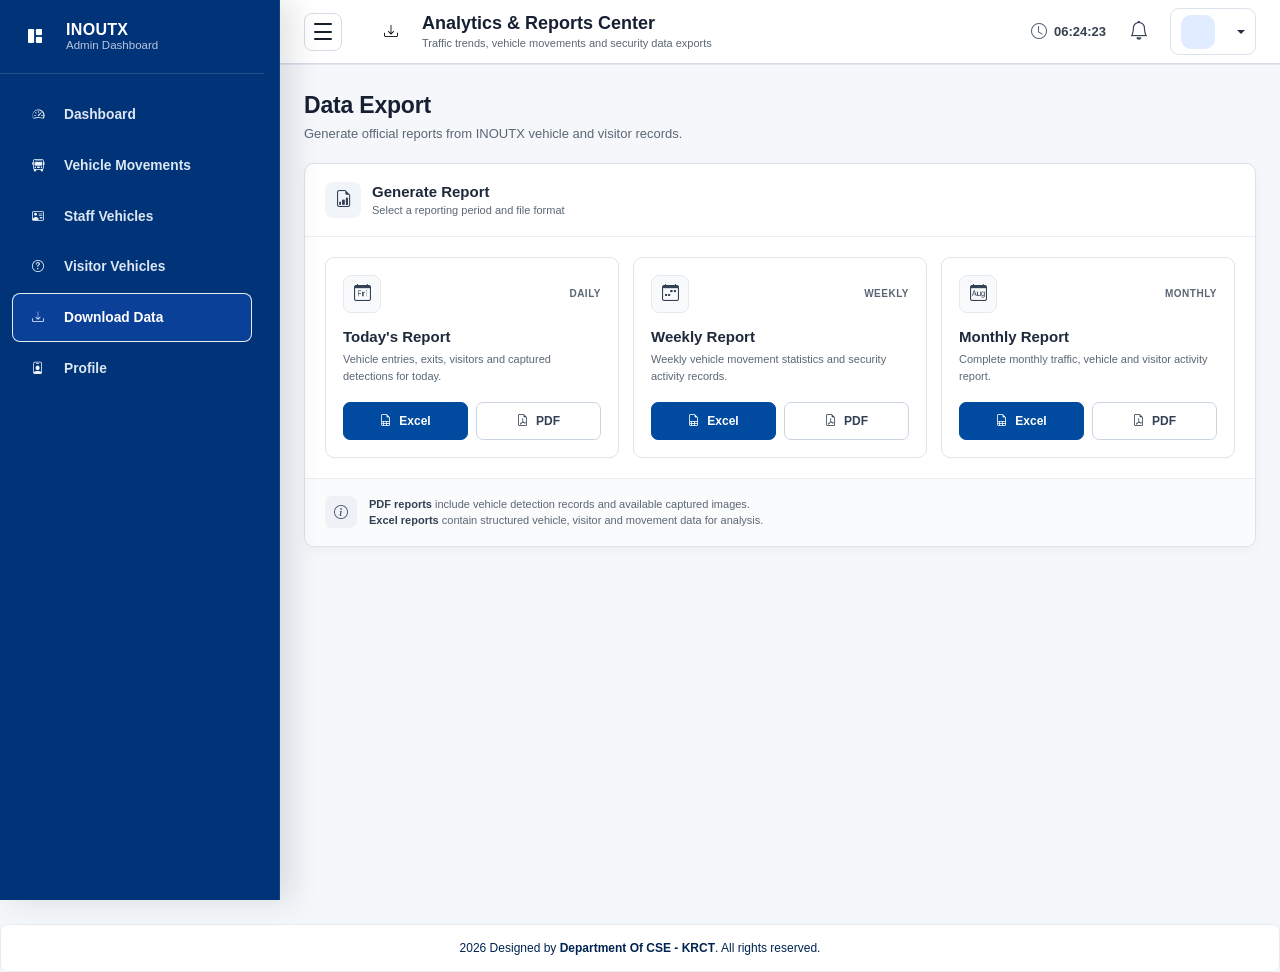
==== commit 10c90854: "Fix daily report and optimize camera CPU usage" ====
--- a/Frontend/html/download.html
+++ b/Frontend/html/download.html
@@ -1429,6 +1429,27 @@
                 </span>
 
             </a>
+
+
+                <!-- SYSTEM CONFIGURATION -->
+
+                <a class="nav-link" href="/html/system-config.html" id="system-config-nav" style="display: none;">
+
+
+                    <span class="nav-icon">
+
+                        <i class="bi bi-gear" aria-hidden="true">
+                        </i>
+
+                    </span>
+
+
+                    <span class="nav-text">
+                        Admin Setting
+                    </span>
+
+
+                </a>
 
         </nav>
 
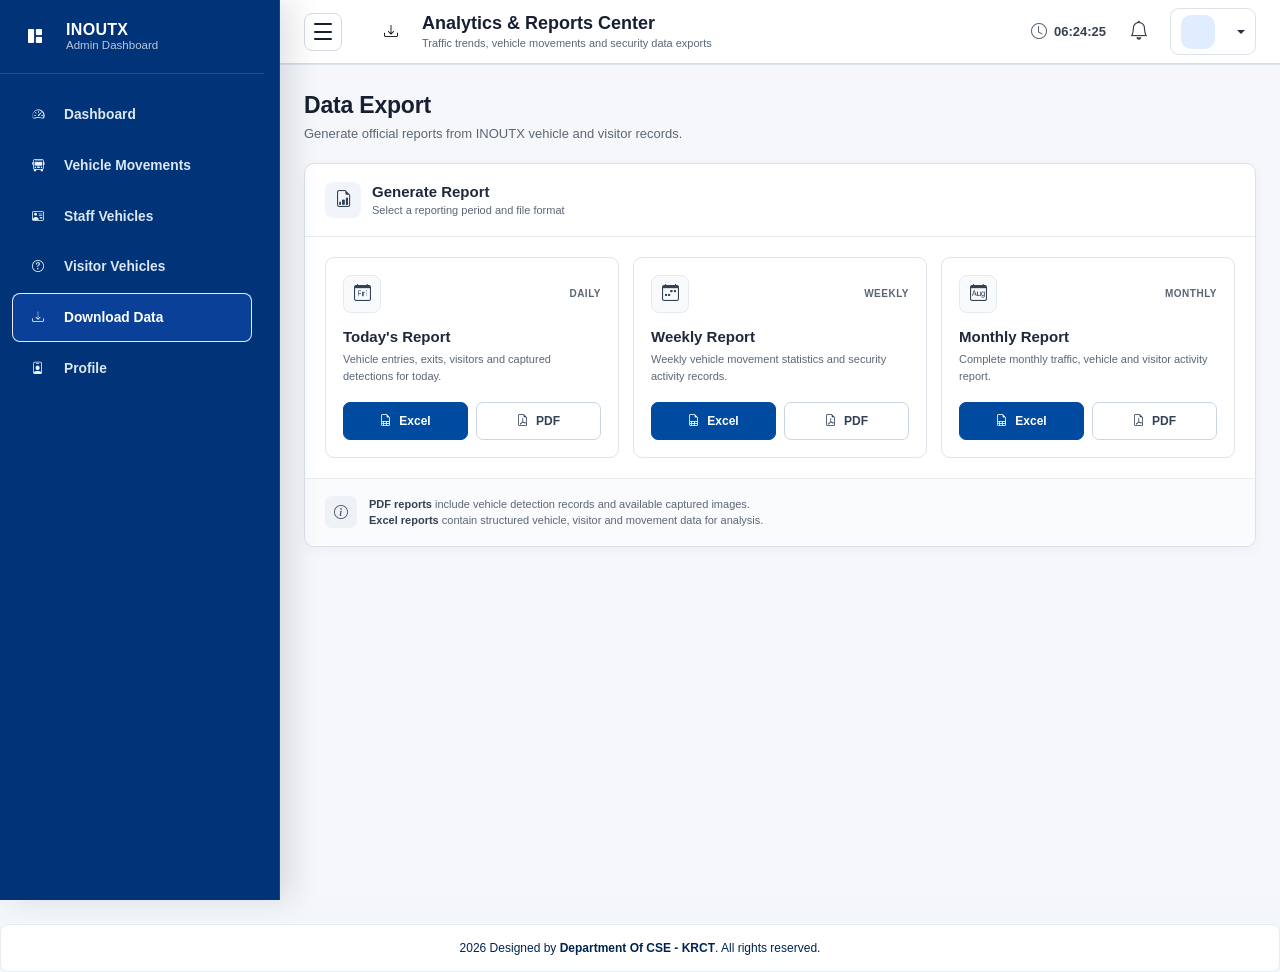
==== commit ec07faab: "Restrict system configuration to authorized admin" ====
--- a/Frontend/html/download.html
+++ b/Frontend/html/download.html
@@ -1433,7 +1433,7 @@
 
                 <!-- SYSTEM CONFIGURATION -->
 
-                <a class="nav-link" href="/html/system-config.html" id="system-config-nav" style="display: none;">
+                <a class="nav-link" href="/html/system-config.html" id="system-config-nav" data-admin-only="true" style="display: none;">
 
 
                     <span class="nav-icon">
@@ -3035,6 +3035,7 @@
      MAIN JS
 ====================================================== -->
 
+<script src="../assets/js/admin-access.js"></script>
 <script
     src="../assets/js/main.js">
 </script>
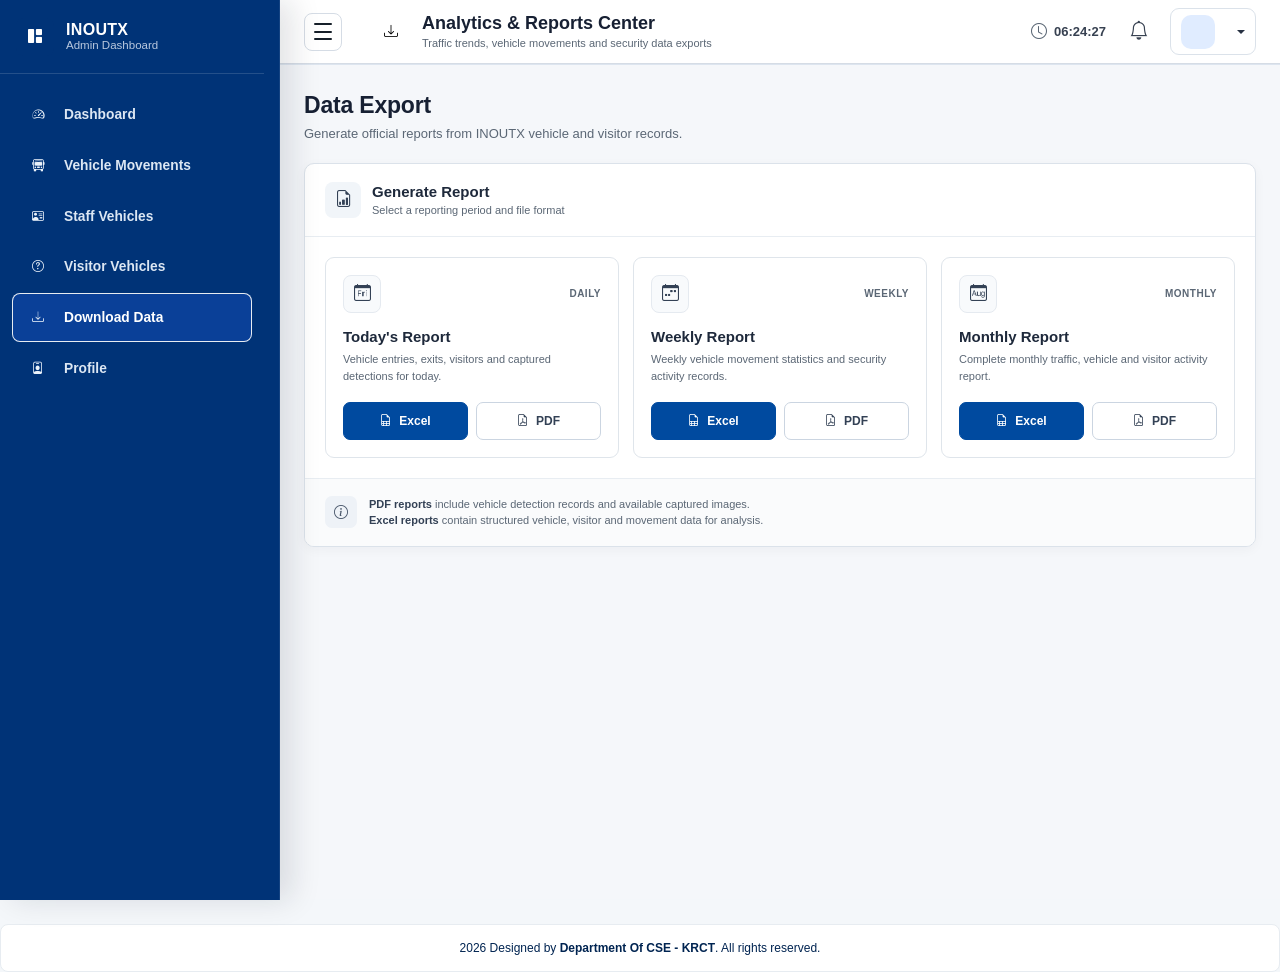
==== commit d008d917: "Fix dashboard errors and remove frontend console logs" ====
--- a/Frontend/html/download.html
+++ b/Frontend/html/download.html
@@ -2397,12 +2397,8 @@
                 }
 
                 catch (jsonError) {
-
-                    console.error(
-                        "Error reading API error:",
-                        jsonError
-                    );
-
+                    errorMessage =
+                        `Report generation failed. HTTP ${response.status}.`;
                 }
 
 
@@ -2577,10 +2573,7 @@
 
         catch (error) {
 
-            console.error(
-                "Report download error:",
-                error
-            );
+
 
 
             setExportStatus(
@@ -2889,12 +2882,17 @@
 
 
         catch (error) {
-
-            console.error(
-                "Notification loading error:",
-                error
-            );
-
+            const list =
+                document.getElementById("notification-list");
+            const count =
+                document.getElementById("notification-count");
+            if (count) {
+                count.textContent = "Unable to load notifications.";
+            }
+            if (list) {
+                list.textContent =
+                    "Notifications are temporarily unavailable.";
+            }
         }
 
     }
@@ -2955,12 +2953,11 @@
 
 
                 catch (error) {
-
-                    console.error(
-                        "Clear notification error:",
-                        error
-                    );
-
+                    const count =
+                        document.getElementById("notification-count");
+                    if (count) {
+                        count.textContent = "Unable to clear notifications.";
+                    }
                 }
 
             }
